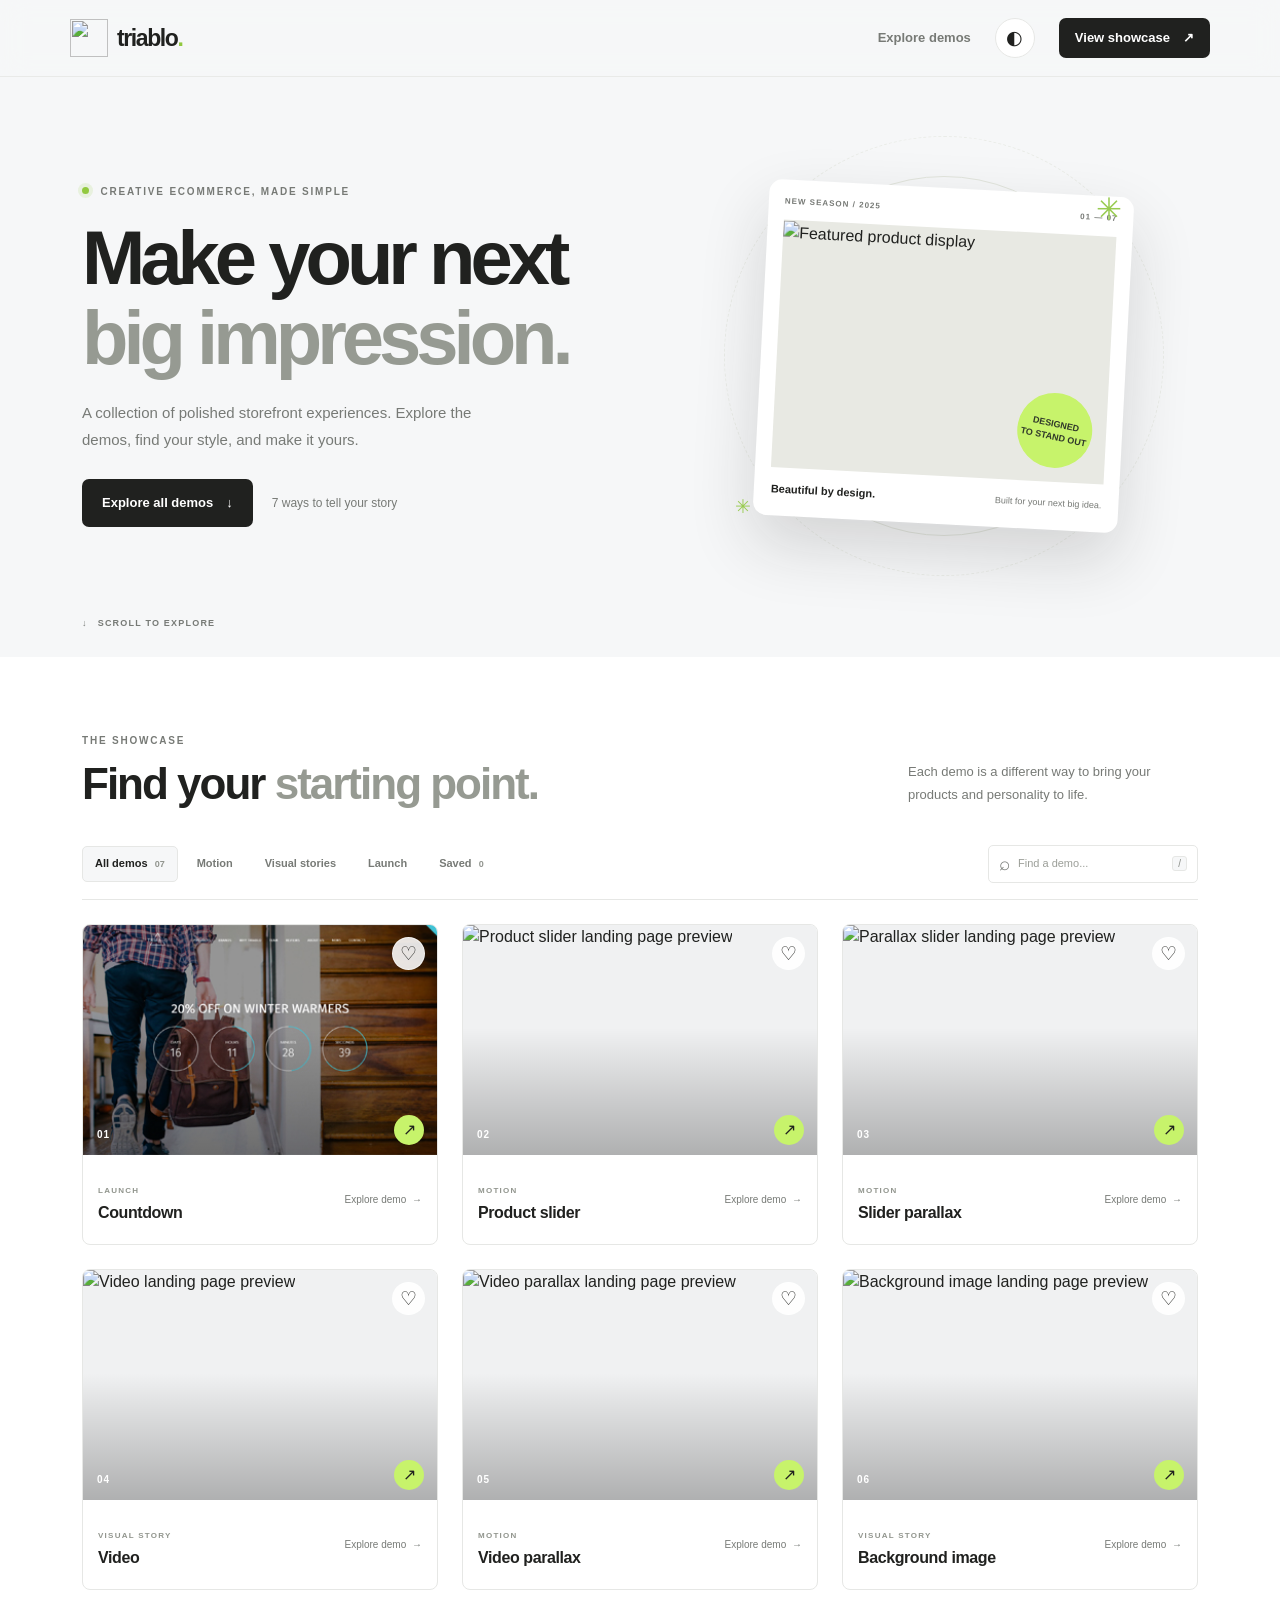
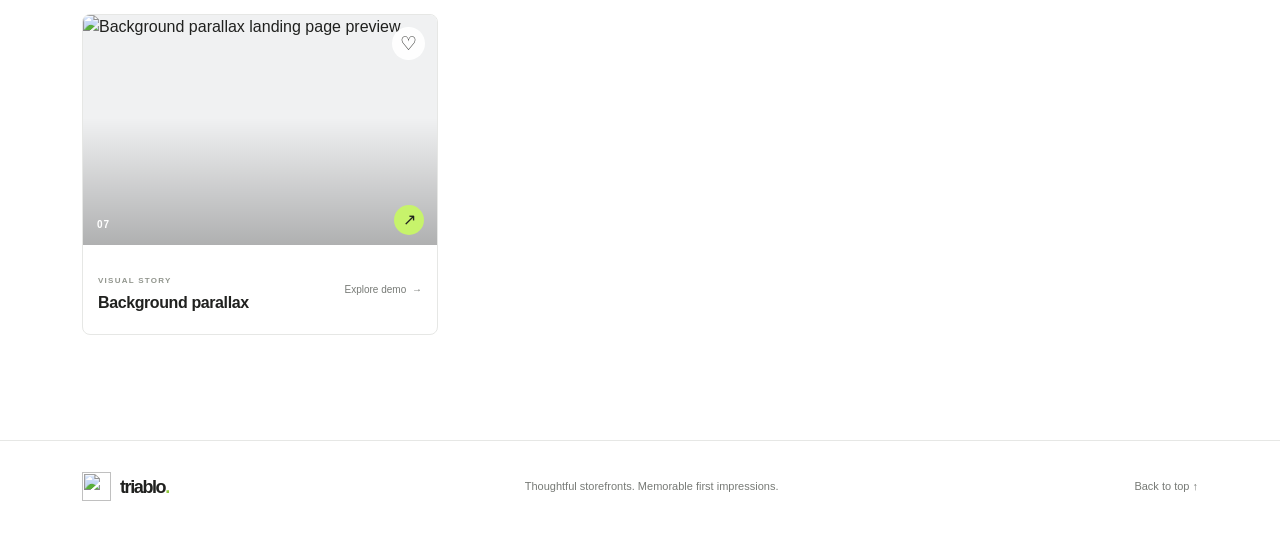
==== index.html @ c62f7b10 "Add files via upload" ====
<!doctype html>
<html lang="en">
<head>
  <meta charset="utf-8">
  <meta name="viewport" content="width=device-width, initial-scale=1">
  <meta name="theme-color" content="#f6f7f8">
  <meta name="description" content="Explore Triablo's responsive eCommerce landing page demos, from product sliders to immersive backgrounds.">
  <title>Triablo — eCommerce experiences, reimagined</title>
  <link rel="preconnect" href="https://cdn.jsdelivr.net">
  <link href="https://cdn.jsdelivr.net/npm/bootstrap@5.3.3/dist/css/bootstrap.min.css" rel="stylesheet">
  <link href="style.css" rel="stylesheet">
</head>
<body>
  <a class="skip-link" href="#main-content">Skip to content</a>
  <header class="site-header">
    <nav class="navbar container navbar-expand-lg" aria-label="Main navigation">
      <a class="brand" href="index.html" aria-label="Triablo home">
        <img src="images/triablo-logo.png" alt="" width="42" height="42">
        <span>triablo<span class="brand-period">.</span></span>
      </a>
      <div class="nav-actions ms-auto">
        <a class="nav-link d-none d-sm-inline-flex" href="#showcase">Explore demos</a>
        <button class="icon-button theme-toggle" type="button" aria-label="Switch to dark theme" title="Toggle theme">
          <span aria-hidden="true">◐</span>
        </button>
        <a class="button button-dark nav-cta" href="#showcase">View showcase <span aria-hidden="true">↗</span></a>
      </div>
    </nav>
  </header>

  <main id="main-content">
    <section class="hero container">
      <div class="hero-copy">
        <p class="eyebrow"><span class="status-dot"></span> CREATIVE ECOMMERCE, MADE SIMPLE</p>
        <h1>Make your next<br> <span>big impression.</span></h1>
        <p class="hero-description">A collection of polished storefront experiences. Explore the demos, find your style, and make it yours.</p>
        <div class="hero-actions">
          <a class="button button-dark" href="#showcase">Explore all demos <span aria-hidden="true">↓</span></a>
          <span class="hero-note">7 ways to tell your story</span>
        </div>
      </div>
      <div class="hero-art" aria-label="Triablo storefront preview">
        <div class="art-orbit orbit-one"></div>
        <div class="art-orbit orbit-two"></div>
        <div class="art-card">
          <div class="art-topline"><span>NEW SEASON / 2025</span><span>01 — 07</span></div>
          <div class="art-product">
            <img src="images/whyus-CD1.jpg" alt="Featured product display">
            <span class="art-sticker">DESIGNED<br>TO STAND OUT</span>
          </div>
          <div class="art-caption"><strong>Beautiful by design.</strong><span>Built for your next big idea.</span></div>
        </div>
        <span class="art-spark spark-one" aria-hidden="true">✳</span>
        <span class="art-spark spark-two" aria-hidden="true">✳</span>
      </div>
      <a class="scroll-cue" href="#showcase"><span aria-hidden="true">↓</span> SCROLL TO EXPLORE</a>
    </section>

    <section class="showcase-section" id="showcase">
      <div class="container">
        <div class="section-heading">
          <div>
            <p class="eyebrow">THE SHOWCASE</p>
            <h2>Find your <span>starting point.</span></h2>
          </div>
          <p class="section-description">Each demo is a different way to bring your products and personality to life.</p>
        </div>

        <div class="showcase-toolbar">
          <div class="filter-list" role="group" aria-label="Filter demos by category">
            <button class="filter-button is-active" type="button" data-filter="all" aria-pressed="true">All demos <span>07</span></button>
            <button class="filter-button" type="button" data-filter="motion" aria-pressed="false">Motion</button>
            <button class="filter-button" type="button" data-filter="visual" aria-pressed="false">Visual stories</button>
            <button class="filter-button" type="button" data-filter="launch" aria-pressed="false">Launch</button>
            <button class="filter-button favorites-filter" type="button" data-filter="favorites" aria-pressed="false">Saved <span class="saved-count">0</span></button>
          </div>
          <label class="search-box">
            <span class="visually-hidden">Search demos</span>
            <span aria-hidden="true">⌕</span>
            <input id="demo-search" type="search" placeholder="Find a demo..." autocomplete="off">
            <kbd>/</kbd>
          </label>
        </div>

        <div class="row g-4 demo-grid" id="demo-grid">
          <article class="col-12 col-sm-6 col-lg-4 demo-item" data-category="launch" data-search="countdown launch coming soon timer product preorder">
            <div class="demo-card">
              <a class="demo-link" href="colors.html?feature=countdown.html" aria-label="Explore Countdown demo">
                <div class="demo-image"><img src="countdown.jpg" alt="Countdown landing page preview" loading="lazy"><span class="demo-number">01</span><span class="demo-arrow" aria-hidden="true">↗</span></div>
                <div class="demo-info"><div><span class="demo-category">LAUNCH</span><h3>Countdown</h3></div><span class="demo-link-text">Explore demo <span aria-hidden="true">→</span></span></div>
              </a>
              <button class="save-button" type="button" aria-label="Save Countdown demo" aria-pressed="false">♡</button>
            </div>
          </article>
          <article class="col-12 col-sm-6 col-lg-4 demo-item" data-category="motion" data-search="slider product carousel motion">
            <div class="demo-card">
              <a class="demo-link" href="colors.html?feature=images/slider.html" aria-label="Explore Slider demo">
                <div class="demo-image"><img src="images/slider.jpg" alt="Product slider landing page preview" loading="lazy"><span class="demo-number">02</span><span class="demo-arrow" aria-hidden="true">↗</span></div>
                <div class="demo-info"><div><span class="demo-category">MOTION</span><h3>Product slider</h3></div><span class="demo-link-text">Explore demo <span aria-hidden="true">→</span></span></div>
              </a>
              <button class="save-button" type="button" aria-label="Save Product slider demo" aria-pressed="false">♡</button>
            </div>
          </article>
          <article class="col-12 col-sm-6 col-lg-4 demo-item" data-category="motion" data-search="slider parallax depth motion product">
            <div class="demo-card">
              <a class="demo-link" href="colors.html?feature=images/slider%20parallax.html" aria-label="Explore Slider parallax demo">
                <div class="demo-image"><img src="images/slider parallax.jpg" alt="Parallax slider landing page preview" loading="lazy"><span class="demo-number">03</span><span class="demo-arrow" aria-hidden="true">↗</span></div>
                <div class="demo-info"><div><span class="demo-category">MOTION</span><h3>Slider parallax</h3></div><span class="demo-link-text">Explore demo <span aria-hidden="true">→</span></span></div>
              </a>
              <button class="save-button" type="button" aria-label="Save Slider parallax demo" aria-pressed="false">♡</button>
            </div>
          </article>
          <article class="col-12 col-sm-6 col-lg-4 demo-item" data-category="visual" data-search="video film brand storytelling">
            <div class="demo-card">
              <a class="demo-link" href="colors.html?feature=images/vedio.html%23video" aria-label="Explore Video demo">
                <div class="demo-image"><img src="images/vedio.jpg" alt="Video landing page preview" loading="lazy"><span class="demo-number">04</span><span class="demo-arrow" aria-hidden="true">↗</span></div>
                <div class="demo-info"><div><span class="demo-category">VISUAL STORY</span><h3>Video</h3></div><span class="demo-link-text">Explore demo <span aria-hidden="true">→</span></span></div>
              </a>
              <button class="save-button" type="button" aria-label="Save Video demo" aria-pressed="false">♡</button>
            </div>
          </article>
          <article class="col-12 col-sm-6 col-lg-4 demo-item" data-category="motion" data-search="video parallax film motion immersive">
            <div class="demo-card">
              <a class="demo-link" href="colors.html?feature=images/video-parallax.html" aria-label="Explore Video parallax demo">
                <div class="demo-image"><img src="images/vedio paralax.jpg" alt="Video parallax landing page preview" loading="lazy"><span class="demo-number">05</span><span class="demo-arrow" aria-hidden="true">↗</span></div>
                <div class="demo-info"><div><span class="demo-category">MOTION</span><h3>Video parallax</h3></div><span class="demo-link-text">Explore demo <span aria-hidden="true">→</span></span></div>
              </a>
              <button class="save-button" type="button" aria-label="Save Video parallax demo" aria-pressed="false">♡</button>
            </div>
          </article>
          <article class="col-12 col-sm-6 col-lg-4 demo-item" data-category="visual" data-search="background image product photography visual">
            <div class="demo-card">
              <a class="demo-link" href="colors.html?feature=background%20image.html" aria-label="Explore Background image demo">
                <div class="demo-image"><img src="images/background image.jpg" alt="Background image landing page preview" loading="lazy"><span class="demo-number">06</span><span class="demo-arrow" aria-hidden="true">↗</span></div>
                <div class="demo-info"><div><span class="demo-category">VISUAL STORY</span><h3>Background image</h3></div><span class="demo-link-text">Explore demo <span aria-hidden="true">→</span></span></div>
              </a>
              <button class="save-button" type="button" aria-label="Save Background image demo" aria-pressed="false">♡</button>
            </div>
          </article>
          <article class="col-12 col-sm-6 col-lg-4 demo-item" data-category="visual" data-search="background image parallax depth immersive visual">
            <div class="demo-card">
              <a class="demo-link" href="colors.html?feature=background%20image%20parallax.html" aria-label="Explore Background parallax demo">
                <div class="demo-image"><img src="images/background image parallel .jpg" alt="Background parallax landing page preview" loading="lazy"><span class="demo-number">07</span><span class="demo-arrow" aria-hidden="true">↗</span></div>
                <div class="demo-info"><div><span class="demo-category">VISUAL STORY</span><h3>Background parallax</h3></div><span class="demo-link-text">Explore demo <span aria-hidden="true">→</span></span></div>
              </a>
              <button class="save-button" type="button" aria-label="Save Background parallax demo" aria-pressed="false">♡</button>
            </div>
          </article>
        </div>
        <p class="empty-state" id="empty-state" hidden>No demos match that search. Try another term or category.</p>
      </div>
    </section>
  </main>

  <footer class="site-footer">
    <div class="container footer-inner"><a class="brand" href="index.html"><img src="images/triablo-logo.png" alt="" width="32" height="32"><span>triablo<span class="brand-period">.</span></span></a><p>Thoughtful storefronts. Memorable first impressions.</p><a href="#main-content">Back to top ↑</a></div>
  </footer>
  <button class="back-to-top" type="button" aria-label="Back to top">↑</button>
  <script src="app.js" defer></script>
</body>
</html>
---- style.css ----
:root {
  color-scheme: light;
  --page: #f6f7f8;
  --surface: #fff;
  --surface-soft: #f0f1f2;
  --ink: #20211f;
  --muted: #777a76;
  --line: #e6e7e5;
  --accent: #c7f36b;
  --accent-ink: #40551d;
  --shadow: 0 16px 45px rgba(30, 34, 27, .08);
  --font-body: 'Segoe UI', Arial, sans-serif;
  --font-display: 'Segoe UI', Arial, sans-serif;
}

html { scroll-behavior: smooth; scroll-padding-top: 84px; }
body { margin: 0; background: var(--page); color: var(--ink); font-family: var(--font-body); -webkit-font-smoothing: antialiased; }
a { color: inherit; text-decoration: none; }
button, input { font: inherit; }
.skip-link { position: absolute; z-index: 20; top: 8px; left: 8px; padding: 10px 14px; transform: translateY(-150%); background: var(--ink); color: white; border-radius: 6px; }
.skip-link:focus { transform: translateY(0); }
.site-header { position: sticky; z-index: 10; top: 0; background: color-mix(in srgb, var(--page) 88%, transparent); border-bottom: 1px solid color-mix(in srgb, var(--line) 78%, transparent); backdrop-filter: blur(14px); }
.navbar { min-height: 76px; padding-top: 0; padding-bottom: 0; }
.brand { display: inline-flex; align-items: center; gap: 9px; color: var(--ink); font: 800 23px/1 var(--font-display); letter-spacing: -1.4px; }
.brand img { width: 38px; height: 38px; object-fit: contain; }
.brand-period { color: #91c83f; }
.nav-actions { display: flex; align-items: center; gap: 24px; }
.nav-link { color: var(--muted); font-size: 13px; font-weight: 600; }
.nav-link:hover, .site-footer a:hover { color: var(--ink); }
.button { display: inline-flex; min-height: 48px; align-items: center; justify-content: center; gap: 13px; padding: 0 19px; border: 1px solid transparent; border-radius: 7px; font-size: 13px; font-weight: 700; transition: transform .2s ease, background .2s ease; }
.button:hover { transform: translateY(-2px); }
.button-dark { color: #fff; background: var(--ink); }
.button-dark:hover { color: #fff; background: #383a36; }
.nav-cta { min-height: 40px; padding: 0 15px; }
.icon-button { width: 40px; height: 40px; display: inline-grid; place-items: center; border: 1px solid var(--line); border-radius: 50%; color: var(--ink); background: var(--surface); cursor: pointer; font-size: 19px; }

.hero { position: relative; min-height: 580px; display: grid; grid-template-columns: 1fr .9fr; align-items: center; gap: 42px; padding-top: 72px; padding-bottom: 95px; }
.hero-copy { position: relative; z-index: 1; max-width: 540px; }
.eyebrow { margin: 0 0 19px; color: var(--muted); font-size: 10px; font-weight: 700; letter-spacing: 1.8px; }
.status-dot { width: 7px; height: 7px; display: inline-block; margin: 0 7px 1px 0; border-radius: 50%; background: #92c93f; box-shadow: 0 0 0 4px rgba(146, 201, 63, .14); }
h1, h2, h3, p { margin-top: 0; }
.hero h1 { margin-bottom: 22px; font: 700 clamp(44px, 6.1vw, 76px)/1.04 var(--font-display); letter-spacing: -5px; }
.hero h1 span, .section-heading h2 span { color: #969a92; }
.hero-description { max-width: 415px; margin-bottom: 26px; color: var(--muted); font-size: 15px; line-height: 1.8; }
.hero-actions { display: flex; align-items: center; gap: 19px; }
.hero-note { color: var(--muted); font-size: 12px; }
.hero-art { position: relative; min-height: 390px; display: grid; place-items: center; }
.art-orbit { position: absolute; width: 360px; height: 360px; border: 1px solid #e2e5dd; border-radius: 50%; }
.orbit-two { width: 440px; height: 440px; border-style: dashed; opacity: .6; }
.art-card { position: relative; z-index: 1; width: min(100%, 365px); padding: 15px; transform: rotate(3deg); border: 1px solid rgba(255,255,255,.8); border-radius: 13px; background: var(--surface); box-shadow: 0 28px 65px rgba(32, 33, 31, .16); }
.art-topline { display: flex; justify-content: space-between; margin-bottom: 12px; color: var(--muted); font-size: 8px; font-weight: 700; letter-spacing: 1px; }
.art-product { position: relative; height: 248px; overflow: hidden; background: #e8e9e3; }
.art-product img { width: 100%; height: 100%; object-fit: cover; }
.art-sticker { position: absolute; right: 14px; bottom: 14px; display: grid; width: 75px; height: 75px; align-content: center; border-radius: 50%; background: var(--accent); color: #30382a; text-align: center; font-size: 9px; font-weight: 800; line-height: 1.35; transform: rotate(9deg); }
.art-caption { display: flex; align-items: center; justify-content: space-between; padding: 13px 1px 2px; font-size: 11px; }
.art-caption span { color: var(--muted); font-size: 9px; }
.art-spark { position: absolute; z-index: 2; color: #98cb50; font-size: 31px; }
.spark-one { top: 26px; right: 15%; }
.spark-two { bottom: 29px; left: 9%; font-size: 19px; }
.scroll-cue { position: absolute; bottom: 27px; left: 12px; display: flex; align-items: center; gap: 10px; color: var(--muted); font-size: 9px; font-weight: 700; letter-spacing: 1.2px; }

.showcase-section { padding: 76px 0 105px; background: var(--surface); }
.section-heading { display: flex; align-items: end; justify-content: space-between; gap: 35px; margin-bottom: 35px; }
.section-heading .eyebrow { margin-bottom: 11px; }
.section-heading h2 { margin-bottom: 0; font: 700 clamp(30px, 4vw, 44px)/1.15 var(--font-display); letter-spacing: -2px; }
.section-description { max-width: 290px; margin-bottom: 4px; color: var(--muted); font-size: 13px; line-height: 1.7; }
.showcase-toolbar { display: flex; align-items: center; justify-content: space-between; gap: 20px; margin-bottom: 24px; padding-bottom: 16px; border-bottom: 1px solid var(--line); }
.filter-list { display: flex; flex-wrap: wrap; gap: 6px; }
.filter-button { min-height: 36px; padding: 0 12px; border: 1px solid transparent; border-radius: 5px; color: var(--muted); background: transparent; font-size: 11px; font-weight: 600; cursor: pointer; transition: all .2s ease; }
.filter-button span { margin-left: 4px; color: #92958f; font-size: 9px; }
.filter-button:hover { color: var(--ink); background: var(--page); }
.filter-button.is-active { border-color: var(--line); color: var(--ink); background: var(--page); }
.search-box { width: 210px; height: 38px; display: flex; align-items: center; gap: 8px; padding: 0 10px; border: 1px solid var(--line); border-radius: 5px; color: var(--muted); }
.search-box > span { font-size: 19px; line-height: 1; }
.search-box input { width: 100%; min-width: 0; padding: 0; border: 0; outline: 0; color: var(--ink); background: transparent; font-size: 11px; }
.search-box input::placeholder { color: #9b9e98; }
.search-box kbd { padding: 1px 5px; border: 1px solid var(--line); border-radius: 3px; color: #8a8d87; background: var(--page); font: 10px var(--font-body); }
.demo-item { transition: opacity .2s ease, transform .2s ease; }
.demo-item[hidden] { display: none !important; }
.demo-card { position: relative; height: 100%; overflow: hidden; border: 1px solid var(--line); border-radius: 8px; background: var(--surface); transition: transform .25s ease, box-shadow .25s ease, border-color .25s ease; }
.demo-card:hover { transform: translateY(-5px); border-color: transparent; box-shadow: var(--shadow); }
.demo-link { display: block; }
.demo-image { position: relative; height: 230px; overflow: hidden; background: var(--surface-soft); }
.demo-image::after { position: absolute; inset: 45% 0 0; background: linear-gradient(transparent, rgba(0,0,0,.27)); content: ""; pointer-events: none; }
.demo-image img { width: 100%; height: 100%; object-fit: cover; transition: transform .55s cubic-bezier(.2,.75,.3,1); }
.demo-card:hover .demo-image img { transform: scale(1.045); }
.demo-number { position: absolute; z-index: 1; bottom: 13px; left: 14px; color: #fff; font-size: 10px; font-weight: 700; letter-spacing: 1px; }
.demo-arrow { position: absolute; z-index: 1; right: 13px; bottom: 10px; display: grid; width: 30px; height: 30px; place-items: center; border-radius: 50%; color: var(--ink); background: var(--accent); font-size: 16px; transition: transform .2s ease; }
.demo-card:hover .demo-arrow { transform: rotate(45deg); }
.demo-info { min-height: 89px; display: flex; align-items: center; justify-content: space-between; gap: 8px; padding: 14px 15px; }
.demo-category { color: #91958d; font-size: 8px; font-weight: 700; letter-spacing: 1.25px; }
.demo-info h3 { margin: 4px 0 0; font: 700 16px var(--font-display); letter-spacing: -.4px; }
.demo-link-text { color: var(--muted); font-size: 10px; white-space: nowrap; }
.demo-link-text span { margin-left: 3px; }
.save-button { position: absolute; z-index: 2; top: 12px; right: 12px; width: 33px; height: 33px; display: grid; place-items: center; border: 1px solid rgba(255,255,255,.6); border-radius: 50%; color: #292a27; background: rgba(255,255,255,.88); cursor: pointer; font-size: 19px; line-height: 1; transition: color .2s ease, background .2s ease, transform .2s ease; }
.save-button:hover { transform: scale(1.08); }
.save-button[aria-pressed="true"] { color: #fff; background: #242622; }
.empty-state { margin: 25px 0 0; padding: 30px; border: 1px dashed var(--line); border-radius: 8px; color: var(--muted); text-align: center; font-size: 13px; }
.site-footer { border-top: 1px solid var(--line); background: var(--surface); }
.footer-inner { min-height: 92px; display: flex; align-items: center; justify-content: space-between; gap: 18px; }
.footer-inner .brand { font-size: 18px; }
.footer-inner .brand img { width: 29px; height: 29px; }
.footer-inner p, .footer-inner > a:last-child { margin: 0; color: var(--muted); font-size: 11px; }
.back-to-top { position: fixed; z-index: 8; right: 22px; bottom: 22px; width: 42px; height: 42px; border: 0; border-radius: 50%; color: white; background: var(--ink); box-shadow: var(--shadow); cursor: pointer; opacity: 0; pointer-events: none; transform: translateY(8px); transition: opacity .2s ease, transform .2s ease; }
.back-to-top.is-visible { opacity: 1; pointer-events: auto; transform: translateY(0); }
.theme-dark { color-scheme: dark; --page: #171916; --surface: #20231f; --surface-soft: #292c27; --ink: #f1f2ee; --muted: #a5a89f; --line: #343831; --accent: #c7f36b; --accent-ink: #40551d; --shadow: 0 16px 45px rgba(0, 0, 0, .25); }
.theme-dark .hero h1 span, .theme-dark .section-heading h2 span { color: #afb4aa; }
.theme-dark .art-orbit { border-color: #353a32; }
.theme-dark .art-card { border-color: #353831; }
.theme-dark .art-topline, .theme-dark .art-caption, .theme-dark .art-caption span { color: #60645d; }
.theme-dark .search-box kbd { background: var(--surface-soft); }

@media (max-width: 767.98px) {
  .navbar { min-height: 66px; }
  .brand { font-size: 21px; }
  .brand img { width: 34px; height: 34px; }
  .nav-actions { gap: 12px; }
  .nav-cta { min-height: 38px; padding: 0 11px; font-size: 11px; }
  .hero { min-height: auto; grid-template-columns: 1fr; gap: 4px; padding-top: 64px; padding-bottom: 75px; }
  .hero-copy { max-width: 600px; }
  .hero h1 { font-size: clamp(49px, 11vw, 70px); letter-spacing: -3.8px; }
  .hero-art { min-height: 350px; margin-top: 5px; }
  .art-orbit { width: 290px; height: 290px; }
  .orbit-two { width: 350px; height: 350px; }
  .art-card { width: min(82%, 340px); }
  .art-product { height: 205px; }
  .scroll-cue { bottom: 21px; left: 13px; }
  .showcase-section { padding: 60px 0 75px; }
  .section-heading { display: block; }
  .section-description { margin-top: 14px; }
  .showcase-toolbar { align-items: stretch; flex-direction: column-reverse; }
  .search-box { width: 100%; }
  .filter-list { gap: 3px; }
  .filter-button { padding: 0 9px; font-size: 10px; }
  .demo-image { height: clamp(190px, 40vw, 240px); }
}
@media (max-width: 575.98px) {
  .hero { padding-top: 52px; }
  .hero h1 { letter-spacing: -3px; }
  .hero-description { font-size: 14px; }
  .hero-actions { align-items: flex-start; flex-direction: column; gap: 13px; }
  .hero-art { min-height: 315px; }
  .art-orbit { width: 255px; height: 255px; }
  .orbit-two { width: 310px; height: 310px; }
  .art-card { width: 84%; }
  .art-product { height: 185px; }
  .showcase-section { padding-top: 50px; }
  .filter-list { display: grid; grid-template-columns: repeat(3, max-content); }
  .filter-button { min-height: 34px; }
  .demo-image { height: 230px; }
  .footer-inner { min-height: 115px; align-items: flex-start; flex-wrap: wrap; justify-content: space-between; padding-top: 22px; padding-bottom: 20px; }
  .footer-inner p { order: 3; width: 100%; }
}
@media (prefers-reduced-motion: reduce) {
  *, *::before, *::after { scroll-behavior: auto !important; animation-duration: .01ms !important; animation-iteration-count: 1 !important; transition-duration: .01ms !important; }
}
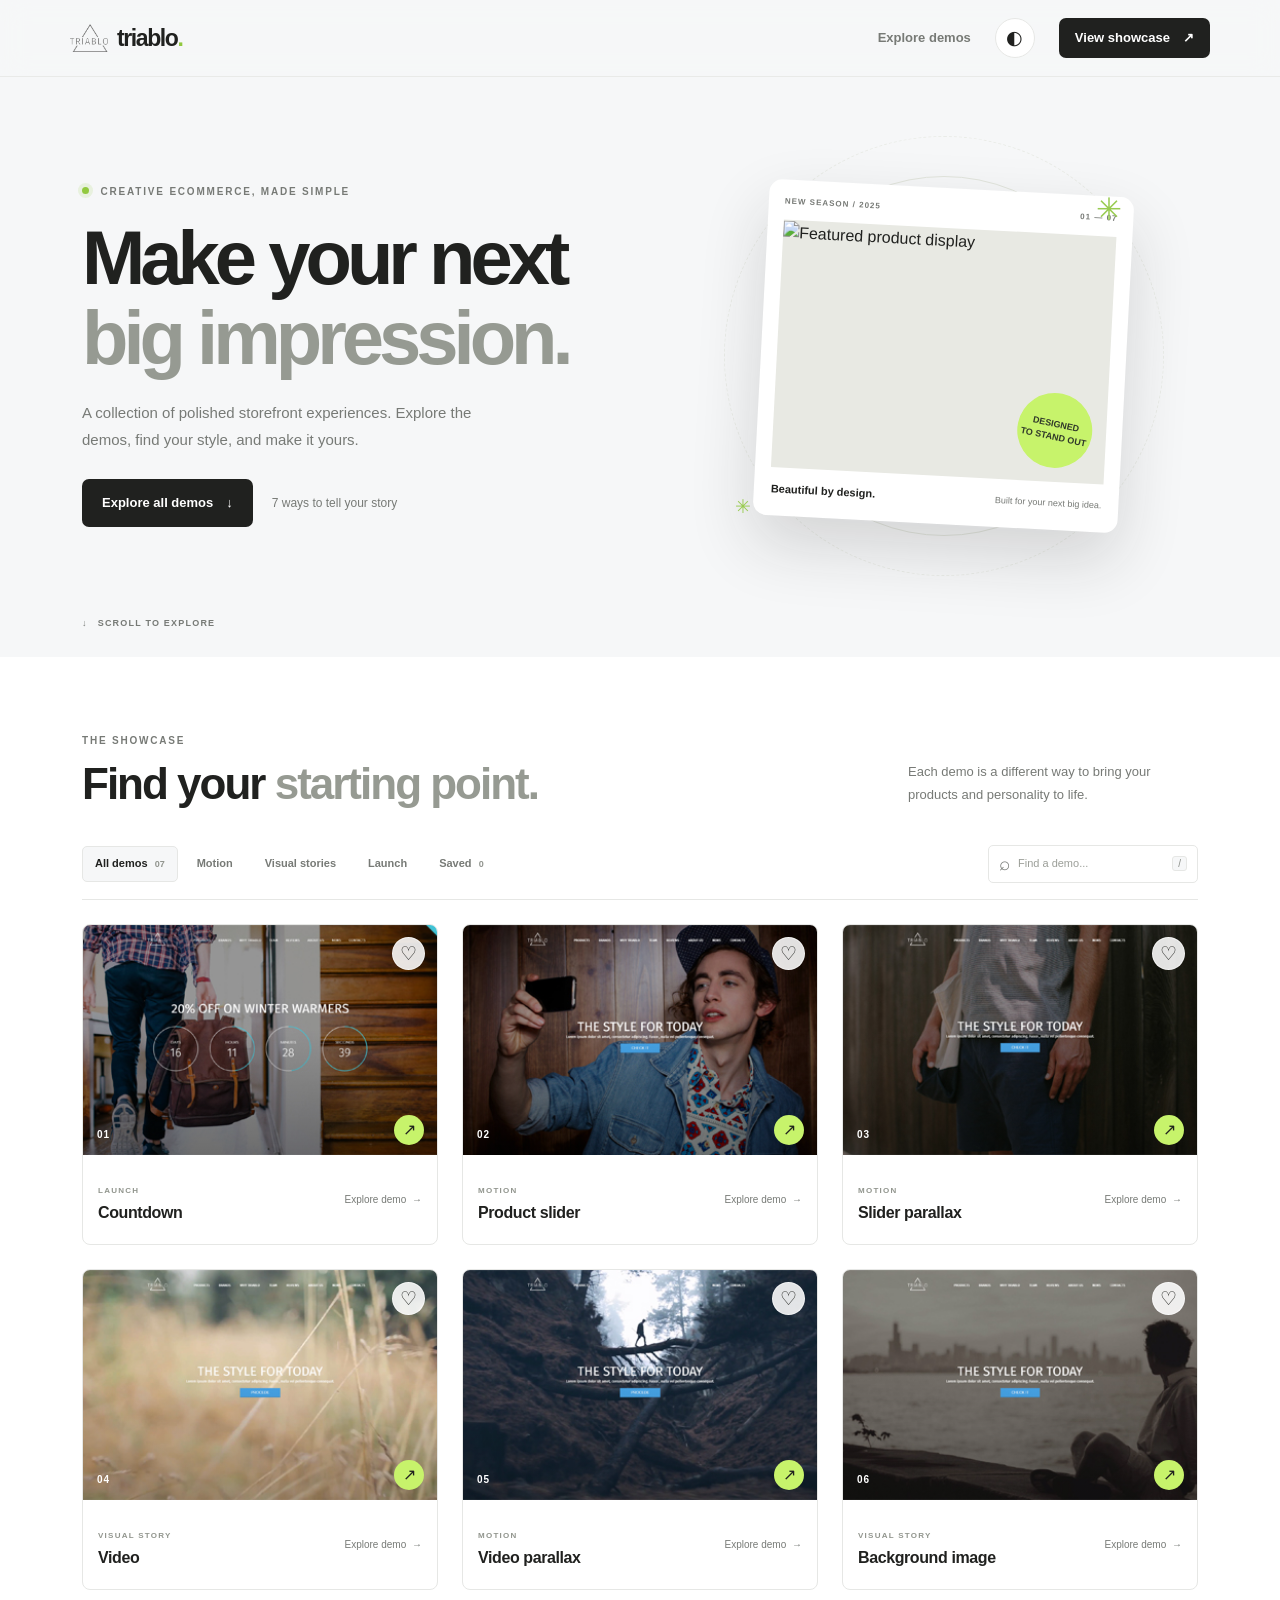
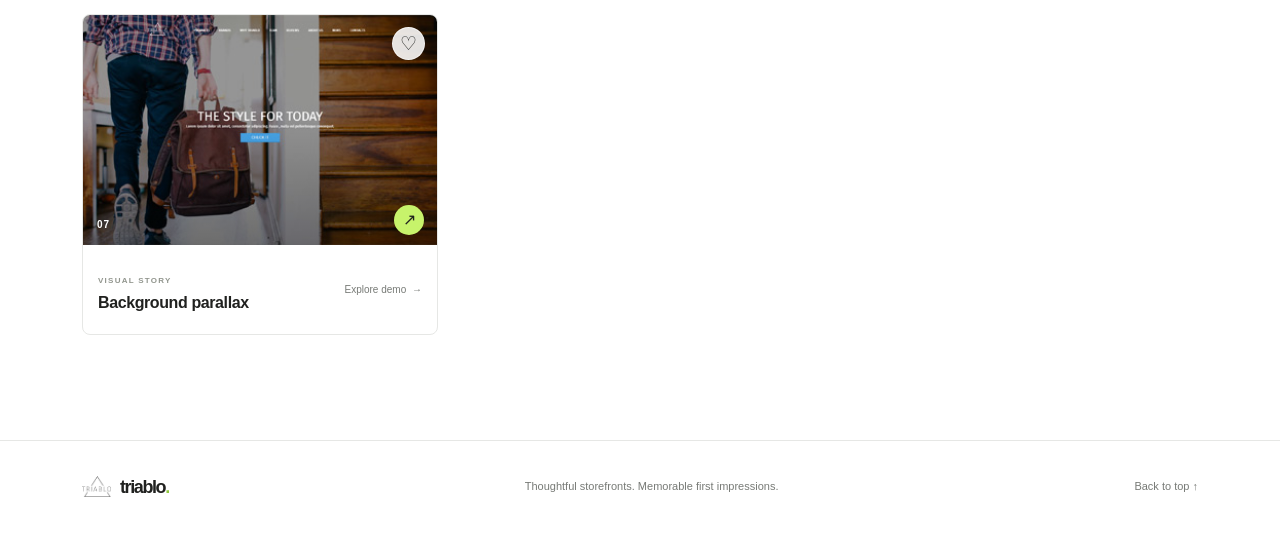
==== commit 5caaf3c5: "Update index.html" ====
--- a/index.html
+++ b/index.html
@@ -15,7 +15,7 @@
   <header class="site-header">
     <nav class="navbar container navbar-expand-lg" aria-label="Main navigation">
       <a class="brand" href="index.html" aria-label="Triablo home">
-        <img src="images/triablo-logo.png" alt="" width="42" height="42">
+        <img src="triablo logo.jpeg" alt="" width="42" height="42">
         <span>triablo<span class="brand-period">.</span></span>
       </a>
       <div class="nav-actions ms-auto">
@@ -94,8 +94,8 @@
           </article>
           <article class="col-12 col-sm-6 col-lg-4 demo-item" data-category="motion" data-search="slider product carousel motion">
             <div class="demo-card">
-              <a class="demo-link" href="colors.html?feature=images/slider.html" aria-label="Explore Slider demo">
-                <div class="demo-image"><img src="images/slider.jpg" alt="Product slider landing page preview" loading="lazy"><span class="demo-number">02</span><span class="demo-arrow" aria-hidden="true">↗</span></div>
+              <a class="demo-link" href="colors.html?feature=slider.html" aria-label="Explore Slider demo">
+                <div class="demo-image"><img src="slider.jpg" alt="Product slider landing page preview" loading="lazy"><span class="demo-number">02</span><span class="demo-arrow" aria-hidden="true">↗</span></div>
                 <div class="demo-info"><div><span class="demo-category">MOTION</span><h3>Product slider</h3></div><span class="demo-link-text">Explore demo <span aria-hidden="true">→</span></span></div>
               </a>
               <button class="save-button" type="button" aria-label="Save Product slider demo" aria-pressed="false">♡</button>
@@ -103,8 +103,8 @@
           </article>
           <article class="col-12 col-sm-6 col-lg-4 demo-item" data-category="motion" data-search="slider parallax depth motion product">
             <div class="demo-card">
-              <a class="demo-link" href="colors.html?feature=images/slider%20parallax.html" aria-label="Explore Slider parallax demo">
-                <div class="demo-image"><img src="images/slider parallax.jpg" alt="Parallax slider landing page preview" loading="lazy"><span class="demo-number">03</span><span class="demo-arrow" aria-hidden="true">↗</span></div>
+              <a class="demo-link" href="colors.html?feature=slider%20parallax.html" aria-label="Explore Slider parallax demo">
+                <div class="demo-image"><img src="slider parallax.jpg" alt="Parallax slider landing page preview" loading="lazy"><span class="demo-number">03</span><span class="demo-arrow" aria-hidden="true">↗</span></div>
                 <div class="demo-info"><div><span class="demo-category">MOTION</span><h3>Slider parallax</h3></div><span class="demo-link-text">Explore demo <span aria-hidden="true">→</span></span></div>
               </a>
               <button class="save-button" type="button" aria-label="Save Slider parallax demo" aria-pressed="false">♡</button>
@@ -112,8 +112,8 @@
           </article>
           <article class="col-12 col-sm-6 col-lg-4 demo-item" data-category="visual" data-search="video film brand storytelling">
             <div class="demo-card">
-              <a class="demo-link" href="colors.html?feature=images/vedio.html%23video" aria-label="Explore Video demo">
-                <div class="demo-image"><img src="images/vedio.jpg" alt="Video landing page preview" loading="lazy"><span class="demo-number">04</span><span class="demo-arrow" aria-hidden="true">↗</span></div>
+              <a class="demo-link" href="colors.html?feature=vedio.html%23video" aria-label="Explore Video demo">
+                <div class="demo-image"><img src="vedio.jpg" alt="Video landing page preview" loading="lazy"><span class="demo-number">04</span><span class="demo-arrow" aria-hidden="true">↗</span></div>
                 <div class="demo-info"><div><span class="demo-category">VISUAL STORY</span><h3>Video</h3></div><span class="demo-link-text">Explore demo <span aria-hidden="true">→</span></span></div>
               </a>
               <button class="save-button" type="button" aria-label="Save Video demo" aria-pressed="false">♡</button>
@@ -121,8 +121,8 @@
           </article>
           <article class="col-12 col-sm-6 col-lg-4 demo-item" data-category="motion" data-search="video parallax film motion immersive">
             <div class="demo-card">
-              <a class="demo-link" href="colors.html?feature=images/video-parallax.html" aria-label="Explore Video parallax demo">
-                <div class="demo-image"><img src="images/vedio paralax.jpg" alt="Video parallax landing page preview" loading="lazy"><span class="demo-number">05</span><span class="demo-arrow" aria-hidden="true">↗</span></div>
+              <a class="demo-link" href="colors.html?feature=video-parallax.html" aria-label="Explore Video parallax demo">
+                <div class="demo-image"><img src="vedio paralax.jpg" alt="Video parallax landing page preview" loading="lazy"><span class="demo-number">05</span><span class="demo-arrow" aria-hidden="true">↗</span></div>
                 <div class="demo-info"><div><span class="demo-category">MOTION</span><h3>Video parallax</h3></div><span class="demo-link-text">Explore demo <span aria-hidden="true">→</span></span></div>
               </a>
               <button class="save-button" type="button" aria-label="Save Video parallax demo" aria-pressed="false">♡</button>
@@ -131,7 +131,7 @@
           <article class="col-12 col-sm-6 col-lg-4 demo-item" data-category="visual" data-search="background image product photography visual">
             <div class="demo-card">
               <a class="demo-link" href="colors.html?feature=background%20image.html" aria-label="Explore Background image demo">
-                <div class="demo-image"><img src="images/background image.jpg" alt="Background image landing page preview" loading="lazy"><span class="demo-number">06</span><span class="demo-arrow" aria-hidden="true">↗</span></div>
+                <div class="demo-image"><img src="background image.jpg" alt="Background image landing page preview" loading="lazy"><span class="demo-number">06</span><span class="demo-arrow" aria-hidden="true">↗</span></div>
                 <div class="demo-info"><div><span class="demo-category">VISUAL STORY</span><h3>Background image</h3></div><span class="demo-link-text">Explore demo <span aria-hidden="true">→</span></span></div>
               </a>
               <button class="save-button" type="button" aria-label="Save Background image demo" aria-pressed="false">♡</button>
@@ -140,7 +140,7 @@
           <article class="col-12 col-sm-6 col-lg-4 demo-item" data-category="visual" data-search="background image parallax depth immersive visual">
             <div class="demo-card">
               <a class="demo-link" href="colors.html?feature=background%20image%20parallax.html" aria-label="Explore Background parallax demo">
-                <div class="demo-image"><img src="images/background image parallel .jpg" alt="Background parallax landing page preview" loading="lazy"><span class="demo-number">07</span><span class="demo-arrow" aria-hidden="true">↗</span></div>
+                <div class="demo-image"><img src="background image parallel .jpg" alt="Background parallax landing page preview" loading="lazy"><span class="demo-number">07</span><span class="demo-arrow" aria-hidden="true">↗</span></div>
                 <div class="demo-info"><div><span class="demo-category">VISUAL STORY</span><h3>Background parallax</h3></div><span class="demo-link-text">Explore demo <span aria-hidden="true">→</span></span></div>
               </a>
               <button class="save-button" type="button" aria-label="Save Background parallax demo" aria-pressed="false">♡</button>
@@ -153,7 +153,7 @@
   </main>
 
   <footer class="site-footer">
-    <div class="container footer-inner"><a class="brand" href="index.html"><img src="images/triablo-logo.png" alt="" width="32" height="32"><span>triablo<span class="brand-period">.</span></span></a><p>Thoughtful storefronts. Memorable first impressions.</p><a href="#main-content">Back to top ↑</a></div>
+    <div class="container footer-inner"><a class="brand" href="index.html"><img src="triablo-logo.png" alt="" width="32" height="32"><span>triablo<span class="brand-period">.</span></span></a><p>Thoughtful storefronts. Memorable first impressions.</p><a href="#main-content">Back to top ↑</a></div>
   </footer>
   <button class="back-to-top" type="button" aria-label="Back to top">↑</button>
   <script src="app.js" defer></script>
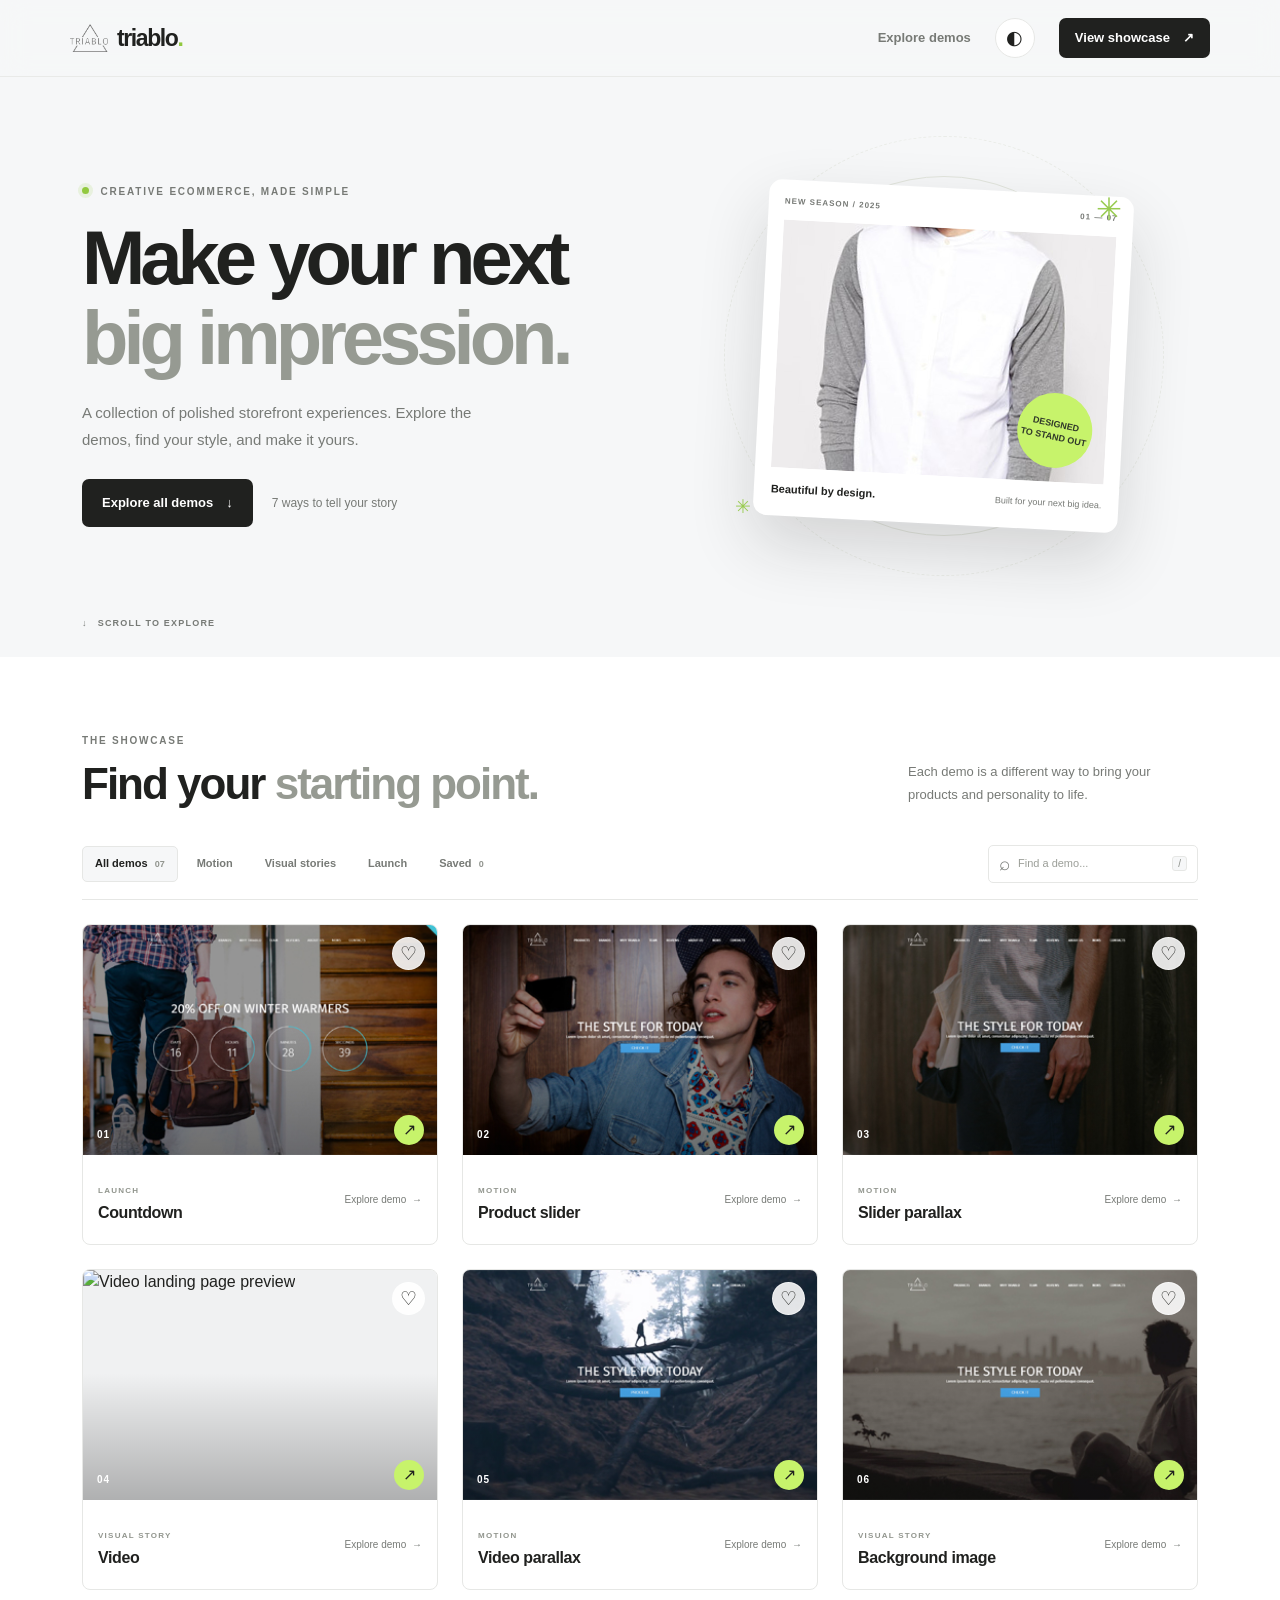
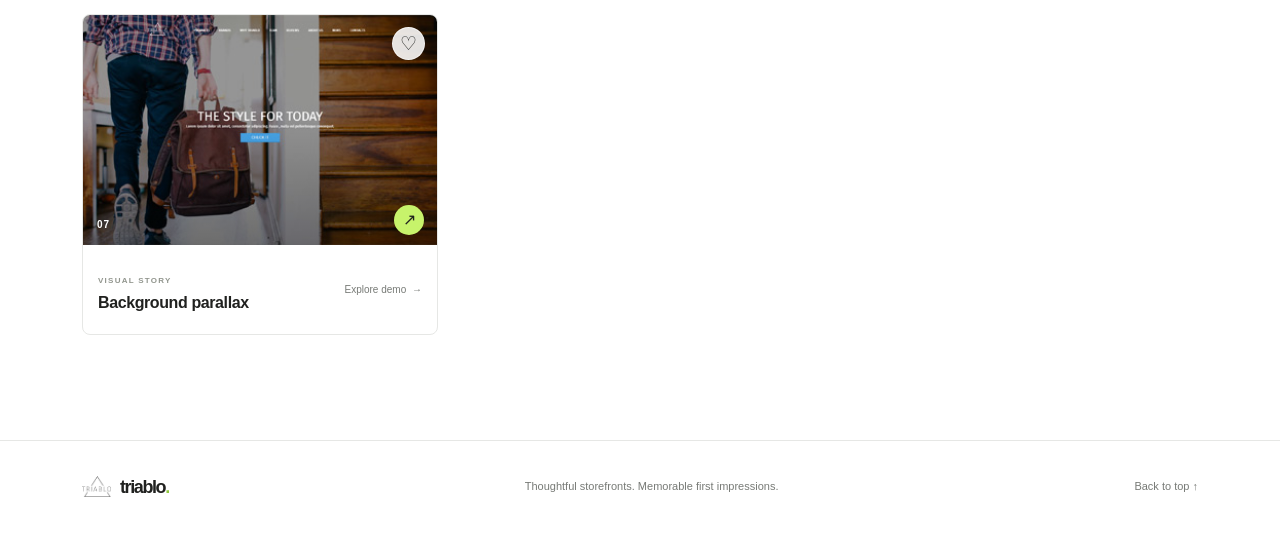
==== commit 97ef9332: "Update index.html" ====
--- a/index.html
+++ b/index.html
@@ -1,15 +1,18 @@
 <!doctype html>
 <html lang="en">
+
 <head>
   <meta charset="utf-8">
   <meta name="viewport" content="width=device-width, initial-scale=1">
   <meta name="theme-color" content="#f6f7f8">
-  <meta name="description" content="Explore Triablo's responsive eCommerce landing page demos, from product sliders to immersive backgrounds.">
+  <meta name="description"
+    content="Explore Triablo's responsive eCommerce landing page demos, from product sliders to immersive backgrounds.">
   <title>Triablo — eCommerce experiences, reimagined</title>
   <link rel="preconnect" href="https://cdn.jsdelivr.net">
   <link href="https://cdn.jsdelivr.net/npm/bootstrap@5.3.3/dist/css/bootstrap.min.css" rel="stylesheet">
   <link href="style.css" rel="stylesheet">
 </head>
+
 <body>
   <a class="skip-link" href="#main-content">Skip to content</a>
   <header class="site-header">
@@ -33,7 +36,8 @@
       <div class="hero-copy">
         <p class="eyebrow"><span class="status-dot"></span> CREATIVE ECOMMERCE, MADE SIMPLE</p>
         <h1>Make your next<br> <span>big impression.</span></h1>
-        <p class="hero-description">A collection of polished storefront experiences. Explore the demos, find your style, and make it yours.</p>
+        <p class="hero-description">A collection of polished storefront experiences. Explore the demos, find your style,
+          and make it yours.</p>
         <div class="hero-actions">
           <a class="button button-dark" href="#showcase">Explore all demos <span aria-hidden="true">↓</span></a>
           <span class="hero-note">7 ways to tell your story</span>
@@ -45,7 +49,7 @@
         <div class="art-card">
           <div class="art-topline"><span>NEW SEASON / 2025</span><span>01 — 07</span></div>
           <div class="art-product">
-            <img src="images/whyus-CD1.jpg" alt="Featured product display">
+            <img src="whyus-CD1.jpg" alt="Featured product display">
             <span class="art-sticker">DESIGNED<br>TO STAND OUT</span>
           </div>
           <div class="art-caption"><strong>Beautiful by design.</strong><span>Built for your next big idea.</span></div>
@@ -63,16 +67,20 @@
             <p class="eyebrow">THE SHOWCASE</p>
             <h2>Find your <span>starting point.</span></h2>
           </div>
-          <p class="section-description">Each demo is a different way to bring your products and personality to life.</p>
+          <p class="section-description">Each demo is a different way to bring your products and personality to life.
+          </p>
         </div>
 
         <div class="showcase-toolbar">
           <div class="filter-list" role="group" aria-label="Filter demos by category">
-            <button class="filter-button is-active" type="button" data-filter="all" aria-pressed="true">All demos <span>07</span></button>
+            <button class="filter-button is-active" type="button" data-filter="all" aria-pressed="true">All demos
+              <span>07</span></button>
             <button class="filter-button" type="button" data-filter="motion" aria-pressed="false">Motion</button>
-            <button class="filter-button" type="button" data-filter="visual" aria-pressed="false">Visual stories</button>
+            <button class="filter-button" type="button" data-filter="visual" aria-pressed="false">Visual
+              stories</button>
             <button class="filter-button" type="button" data-filter="launch" aria-pressed="false">Launch</button>
-            <button class="filter-button favorites-filter" type="button" data-filter="favorites" aria-pressed="false">Saved <span class="saved-count">0</span></button>
+            <button class="filter-button favorites-filter" type="button" data-filter="favorites"
+              aria-pressed="false">Saved <span class="saved-count">0</span></button>
           </div>
           <label class="search-box">
             <span class="visually-hidden">Search demos</span>
@@ -83,67 +91,124 @@
         </div>
 
         <div class="row g-4 demo-grid" id="demo-grid">
-          <article class="col-12 col-sm-6 col-lg-4 demo-item" data-category="launch" data-search="countdown launch coming soon timer product preorder">
+          <article class="col-12 col-sm-6 col-lg-4 demo-item" data-category="launch"
+            data-search="countdown launch coming soon timer product preorder">
             <div class="demo-card">
               <a class="demo-link" href="colors.html?feature=countdown.html" aria-label="Explore Countdown demo">
-                <div class="demo-image"><img src="countdown.jpg" alt="Countdown landing page preview" loading="lazy"><span class="demo-number">01</span><span class="demo-arrow" aria-hidden="true">↗</span></div>
-                <div class="demo-info"><div><span class="demo-category">LAUNCH</span><h3>Countdown</h3></div><span class="demo-link-text">Explore demo <span aria-hidden="true">→</span></span></div>
+                <div class="demo-image"><img src="countdown.jpg" alt="Countdown landing page preview"
+                    loading="lazy"><span class="demo-number">01</span><span class="demo-arrow"
+                    aria-hidden="true">↗</span></div>
+                <div class="demo-info">
+                  <div><span class="demo-category">LAUNCH</span>
+                    <h3>Countdown</h3>
+                  </div><span class="demo-link-text">Explore demo <span aria-hidden="true">→</span></span>
+                </div>
               </a>
               <button class="save-button" type="button" aria-label="Save Countdown demo" aria-pressed="false">♡</button>
             </div>
           </article>
-          <article class="col-12 col-sm-6 col-lg-4 demo-item" data-category="motion" data-search="slider product carousel motion">
+          <article class="col-12 col-sm-6 col-lg-4 demo-item" data-category="motion"
+            data-search="slider product carousel motion">
             <div class="demo-card">
               <a class="demo-link" href="colors.html?feature=slider.html" aria-label="Explore Slider demo">
-                <div class="demo-image"><img src="slider.jpg" alt="Product slider landing page preview" loading="lazy"><span class="demo-number">02</span><span class="demo-arrow" aria-hidden="true">↗</span></div>
-                <div class="demo-info"><div><span class="demo-category">MOTION</span><h3>Product slider</h3></div><span class="demo-link-text">Explore demo <span aria-hidden="true">→</span></span></div>
-              </a>
-              <button class="save-button" type="button" aria-label="Save Product slider demo" aria-pressed="false">♡</button>
-            </div>
-          </article>
-          <article class="col-12 col-sm-6 col-lg-4 demo-item" data-category="motion" data-search="slider parallax depth motion product">
-            <div class="demo-card">
-              <a class="demo-link" href="colors.html?feature=slider%20parallax.html" aria-label="Explore Slider parallax demo">
-                <div class="demo-image"><img src="slider parallax.jpg" alt="Parallax slider landing page preview" loading="lazy"><span class="demo-number">03</span><span class="demo-arrow" aria-hidden="true">↗</span></div>
-                <div class="demo-info"><div><span class="demo-category">MOTION</span><h3>Slider parallax</h3></div><span class="demo-link-text">Explore demo <span aria-hidden="true">→</span></span></div>
-              </a>
-              <button class="save-button" type="button" aria-label="Save Slider parallax demo" aria-pressed="false">♡</button>
-            </div>
-          </article>
-          <article class="col-12 col-sm-6 col-lg-4 demo-item" data-category="visual" data-search="video film brand storytelling">
+                <div class="demo-image"><img src="slider.jpg" alt="Product slider landing page preview"
+                    loading="lazy"><span class="demo-number">02</span><span class="demo-arrow"
+                    aria-hidden="true">↗</span></div>
+                <div class="demo-info">
+                  <div><span class="demo-category">MOTION</span>
+                    <h3>Product slider</h3>
+                  </div><span class="demo-link-text">Explore demo <span aria-hidden="true">→</span></span>
+                </div>
+              </a>
+              <button class="save-button" type="button" aria-label="Save Product slider demo"
+                aria-pressed="false">♡</button>
+            </div>
+          </article>
+          <article class="col-12 col-sm-6 col-lg-4 demo-item" data-category="motion"
+            data-search="slider parallax depth motion product">
+            <div class="demo-card">
+              <a class="demo-link" href="colors.html?feature= slider%20parallax.html"
+                aria-label="Explore Slider parallax demo">
+                <div class="demo-image"><img src="slider parallax.jpg" alt="Parallax slider landing page preview"
+                    loading="lazy"><span class="demo-number">03</span><span class="demo-arrow"
+                    aria-hidden="true">↗</span></div>
+                <div class="demo-info">
+                  <div><span class="demo-category">MOTION</span>
+                    <h3>Slider parallax</h3>
+                  </div><span class="demo-link-text">Explore demo <span aria-hidden="true">→</span></span>
+                </div>
+              </a>
+              <button class="save-button" type="button" aria-label="Save Slider parallax demo"
+                aria-pressed="false">♡</button>
+            </div>
+          </article>
+          <article class="col-12 col-sm-6 col-lg-4 demo-item" data-category="visual"
+            data-search="video film brand storytelling">
             <div class="demo-card">
               <a class="demo-link" href="colors.html?feature=vedio.html%23video" aria-label="Explore Video demo">
-                <div class="demo-image"><img src="vedio.jpg" alt="Video landing page preview" loading="lazy"><span class="demo-number">04</span><span class="demo-arrow" aria-hidden="true">↗</span></div>
-                <div class="demo-info"><div><span class="demo-category">VISUAL STORY</span><h3>Video</h3></div><span class="demo-link-text">Explore demo <span aria-hidden="true">→</span></span></div>
+                <div class="demo-image"><img src="video.jpg" alt="Video landing page preview" loading="lazy"><span
+                    class="demo-number">04</span><span class="demo-arrow" aria-hidden="true">↗</span></div>
+                <div class="demo-info">
+                  <div><span class="demo-category">VISUAL STORY</span>
+                    <h3>Video</h3>
+                  </div><span class="demo-link-text">Explore demo <span aria-hidden="true">→</span></span>
+                </div>
               </a>
               <button class="save-button" type="button" aria-label="Save Video demo" aria-pressed="false">♡</button>
             </div>
           </article>
-          <article class="col-12 col-sm-6 col-lg-4 demo-item" data-category="motion" data-search="video parallax film motion immersive">
-            <div class="demo-card">
-              <a class="demo-link" href="colors.html?feature=video-parallax.html" aria-label="Explore Video parallax demo">
-                <div class="demo-image"><img src="vedio paralax.jpg" alt="Video parallax landing page preview" loading="lazy"><span class="demo-number">05</span><span class="demo-arrow" aria-hidden="true">↗</span></div>
-                <div class="demo-info"><div><span class="demo-category">MOTION</span><h3>Video parallax</h3></div><span class="demo-link-text">Explore demo <span aria-hidden="true">→</span></span></div>
-              </a>
-              <button class="save-button" type="button" aria-label="Save Video parallax demo" aria-pressed="false">♡</button>
-            </div>
-          </article>
-          <article class="col-12 col-sm-6 col-lg-4 demo-item" data-category="visual" data-search="background image product photography visual">
-            <div class="demo-card">
-              <a class="demo-link" href="colors.html?feature=background%20image.html" aria-label="Explore Background image demo">
-                <div class="demo-image"><img src="background image.jpg" alt="Background image landing page preview" loading="lazy"><span class="demo-number">06</span><span class="demo-arrow" aria-hidden="true">↗</span></div>
-                <div class="demo-info"><div><span class="demo-category">VISUAL STORY</span><h3>Background image</h3></div><span class="demo-link-text">Explore demo <span aria-hidden="true">→</span></span></div>
-              </a>
-              <button class="save-button" type="button" aria-label="Save Background image demo" aria-pressed="false">♡</button>
-            </div>
-          </article>
-          <article class="col-12 col-sm-6 col-lg-4 demo-item" data-category="visual" data-search="background image parallax depth immersive visual">
-            <div class="demo-card">
-              <a class="demo-link" href="colors.html?feature=background%20image%20parallax.html" aria-label="Explore Background parallax demo">
-                <div class="demo-image"><img src="background image parallel .jpg" alt="Background parallax landing page preview" loading="lazy"><span class="demo-number">07</span><span class="demo-arrow" aria-hidden="true">↗</span></div>
-                <div class="demo-info"><div><span class="demo-category">VISUAL STORY</span><h3>Background parallax</h3></div><span class="demo-link-text">Explore demo <span aria-hidden="true">→</span></span></div>
-              </a>
-              <button class="save-button" type="button" aria-label="Save Background parallax demo" aria-pressed="false">♡</button>
+          <article class="col-12 col-sm-6 col-lg-4 demo-item" data-category="motion"
+            data-search="video parallax film motion immersive">
+            <div class="demo-card">
+              <a class="demo-link" href="colors.html?feature=images/video-parallax.html"
+                aria-label="Explore Video parallax demo">
+                <div class="demo-image"><img src="vedio paralax.jpg" alt="Video parallax landing page preview"
+                    loading="lazy"><span class="demo-number">05</span><span class="demo-arrow"
+                    aria-hidden="true">↗</span></div>
+                <div class="demo-info">
+                  <div><span class="demo-category">MOTION</span>
+                    <h3>Video parallax</h3>
+                  </div><span class="demo-link-text">Explore demo <span aria-hidden="true">→</span></span>
+                </div>
+              </a>
+              <button class="save-button" type="button" aria-label="Save Video parallax demo"
+                aria-pressed="false">♡</button>
+            </div>
+          </article>
+          <article class="col-12 col-sm-6 col-lg-4 demo-item" data-category="visual"
+            data-search="background image product photography visual">
+            <div class="demo-card">
+              <a class="demo-link" href="colors.html?feature=background%20image.html"
+                aria-label="Explore Background image demo">
+                <div class="demo-image"><img src="background image.jpg" alt="Background image landing page preview"
+                    loading="lazy"><span class="demo-number">06</span><span class="demo-arrow"
+                    aria-hidden="true">↗</span></div>
+                <div class="demo-info">
+                  <div><span class="demo-category">VISUAL STORY</span>
+                    <h3>Background image</h3>
+                  </div><span class="demo-link-text">Explore demo <span aria-hidden="true">→</span></span>
+                </div>
+              </a>
+              <button class="save-button" type="button" aria-label="Save Background image demo"
+                aria-pressed="false">♡</button>
+            </div>
+          </article>
+          <article class="col-12 col-sm-6 col-lg-4 demo-item" data-category="visual"
+            data-search="background image parallax depth immersive visual">
+            <div class="demo-card">
+              <a class="demo-link" href="colors.html?feature=background%20image%20parallax.html"
+                aria-label="Explore Background parallax demo">
+                <div class="demo-image"><img src="background image parallel .jpg"
+                    alt="Background parallax landing page preview" loading="lazy"><span
+                    class="demo-number">07</span><span class="demo-arrow" aria-hidden="true">↗</span></div>
+                <div class="demo-info">
+                  <div><span class="demo-category">VISUAL STORY</span>
+                    <h3>Background parallax</h3>
+                  </div><span class="demo-link-text">Explore demo <span aria-hidden="true">→</span></span>
+                </div>
+              </a>
+              <button class="save-button" type="button" aria-label="Save Background parallax demo"
+                aria-pressed="false">♡</button>
             </div>
           </article>
         </div>
@@ -153,9 +218,13 @@
   </main>
 
   <footer class="site-footer">
-    <div class="container footer-inner"><a class="brand" href="index.html"><img src="triablo-logo.png" alt="" width="32" height="32"><span>triablo<span class="brand-period">.</span></span></a><p>Thoughtful storefronts. Memorable first impressions.</p><a href="#main-content">Back to top ↑</a></div>
+    <div class="container footer-inner"><a class="brand" href="index.html"><img src="triablo-logo.png" alt="" width="32"
+          height="32"><span>triablo<span class="brand-period">.</span></span></a>
+      <p>Thoughtful storefronts. Memorable first impressions.</p><a href="#main-content">Back to top ↑</a>
+    </div>
   </footer>
   <button class="back-to-top" type="button" aria-label="Back to top">↑</button>
   <script src="app.js" defer></script>
 </body>
+
 </html>
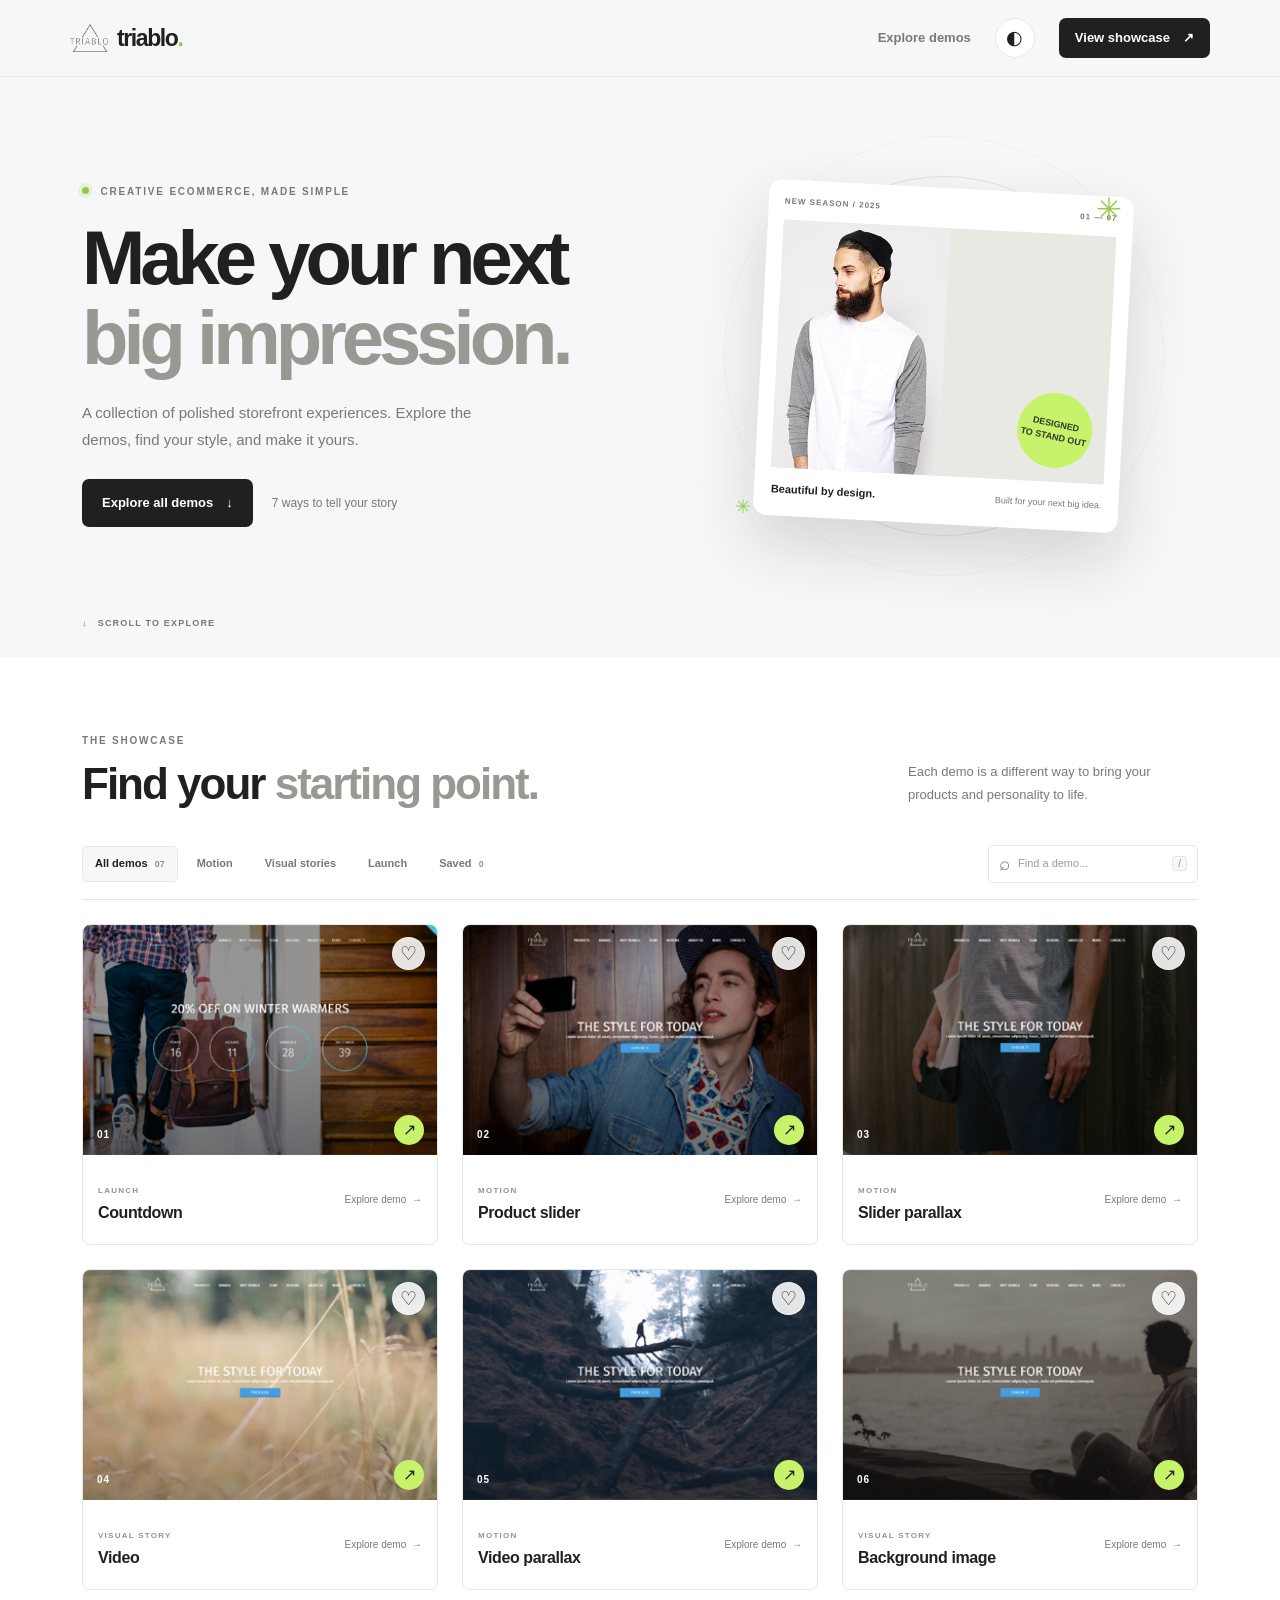
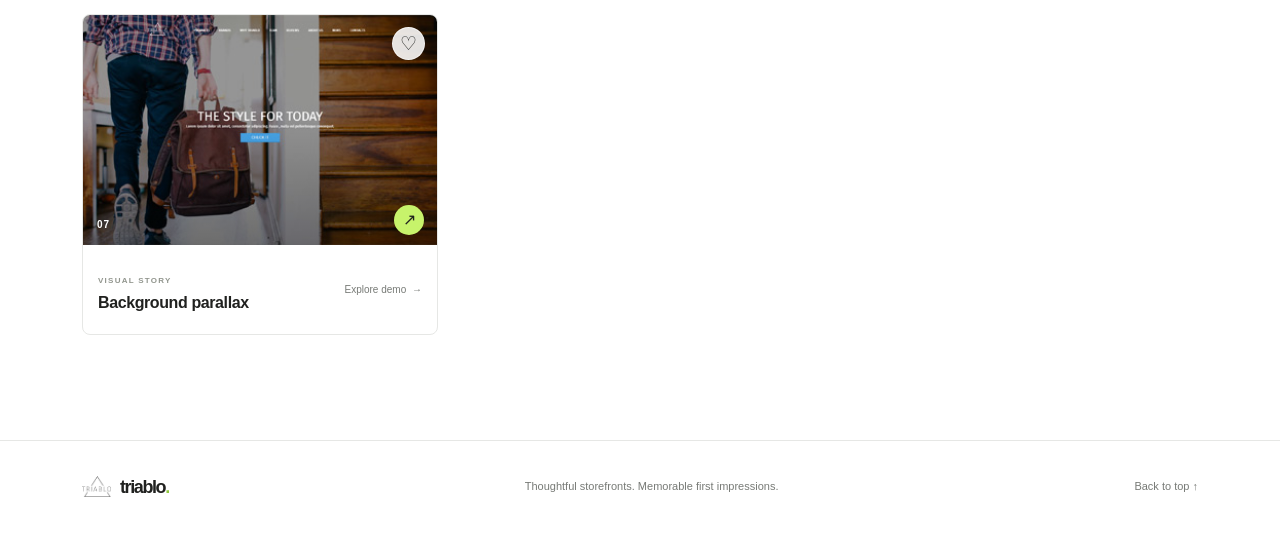
==== commit f0f1e7c3: "Update index.html" ====
--- a/index.html
+++ b/index.html
@@ -146,7 +146,7 @@
             data-search="video film brand storytelling">
             <div class="demo-card">
               <a class="demo-link" href="colors.html?feature=vedio.html%23video" aria-label="Explore Video demo">
-                <div class="demo-image"><img src="video.jpg" alt="Video landing page preview" loading="lazy"><span
+                <div class="demo-image"><img src="vedio.jpg" alt="Video landing page preview" loading="lazy"><span
                     class="demo-number">04</span><span class="demo-arrow" aria-hidden="true">↗</span></div>
                 <div class="demo-info">
                   <div><span class="demo-category">VISUAL STORY</span>
--- a/style.css
+++ b/style.css
@@ -13,144 +13,880 @@
   --font-display: 'Segoe UI', Arial, sans-serif;
 }
 
-html { scroll-behavior: smooth; scroll-padding-top: 84px; }
-body { margin: 0; background: var(--page); color: var(--ink); font-family: var(--font-body); -webkit-font-smoothing: antialiased; }
-a { color: inherit; text-decoration: none; }
-button, input { font: inherit; }
-.skip-link { position: absolute; z-index: 20; top: 8px; left: 8px; padding: 10px 14px; transform: translateY(-150%); background: var(--ink); color: white; border-radius: 6px; }
-.skip-link:focus { transform: translateY(0); }
-.site-header { position: sticky; z-index: 10; top: 0; background: color-mix(in srgb, var(--page) 88%, transparent); border-bottom: 1px solid color-mix(in srgb, var(--line) 78%, transparent); backdrop-filter: blur(14px); }
-.navbar { min-height: 76px; padding-top: 0; padding-bottom: 0; }
-.brand { display: inline-flex; align-items: center; gap: 9px; color: var(--ink); font: 800 23px/1 var(--font-display); letter-spacing: -1.4px; }
-.brand img { width: 38px; height: 38px; object-fit: contain; }
-.brand-period { color: #91c83f; }
-.nav-actions { display: flex; align-items: center; gap: 24px; }
-.nav-link { color: var(--muted); font-size: 13px; font-weight: 600; }
-.nav-link:hover, .site-footer a:hover { color: var(--ink); }
-.button { display: inline-flex; min-height: 48px; align-items: center; justify-content: center; gap: 13px; padding: 0 19px; border: 1px solid transparent; border-radius: 7px; font-size: 13px; font-weight: 700; transition: transform .2s ease, background .2s ease; }
-.button:hover { transform: translateY(-2px); }
-.button-dark { color: #fff; background: var(--ink); }
-.button-dark:hover { color: #fff; background: #383a36; }
-.nav-cta { min-height: 40px; padding: 0 15px; }
-.icon-button { width: 40px; height: 40px; display: inline-grid; place-items: center; border: 1px solid var(--line); border-radius: 50%; color: var(--ink); background: var(--surface); cursor: pointer; font-size: 19px; }
-
-.hero { position: relative; min-height: 580px; display: grid; grid-template-columns: 1fr .9fr; align-items: center; gap: 42px; padding-top: 72px; padding-bottom: 95px; }
-.hero-copy { position: relative; z-index: 1; max-width: 540px; }
-.eyebrow { margin: 0 0 19px; color: var(--muted); font-size: 10px; font-weight: 700; letter-spacing: 1.8px; }
-.status-dot { width: 7px; height: 7px; display: inline-block; margin: 0 7px 1px 0; border-radius: 50%; background: #92c93f; box-shadow: 0 0 0 4px rgba(146, 201, 63, .14); }
-h1, h2, h3, p { margin-top: 0; }
-.hero h1 { margin-bottom: 22px; font: 700 clamp(44px, 6.1vw, 76px)/1.04 var(--font-display); letter-spacing: -5px; }
-.hero h1 span, .section-heading h2 span { color: #969a92; }
-.hero-description { max-width: 415px; margin-bottom: 26px; color: var(--muted); font-size: 15px; line-height: 1.8; }
-.hero-actions { display: flex; align-items: center; gap: 19px; }
-.hero-note { color: var(--muted); font-size: 12px; }
-.hero-art { position: relative; min-height: 390px; display: grid; place-items: center; }
-.art-orbit { position: absolute; width: 360px; height: 360px; border: 1px solid #e2e5dd; border-radius: 50%; }
-.orbit-two { width: 440px; height: 440px; border-style: dashed; opacity: .6; }
-.art-card { position: relative; z-index: 1; width: min(100%, 365px); padding: 15px; transform: rotate(3deg); border: 1px solid rgba(255,255,255,.8); border-radius: 13px; background: var(--surface); box-shadow: 0 28px 65px rgba(32, 33, 31, .16); }
-.art-topline { display: flex; justify-content: space-between; margin-bottom: 12px; color: var(--muted); font-size: 8px; font-weight: 700; letter-spacing: 1px; }
-.art-product { position: relative; height: 248px; overflow: hidden; background: #e8e9e3; }
-.art-product img { width: 100%; height: 100%; object-fit: cover; }
-.art-sticker { position: absolute; right: 14px; bottom: 14px; display: grid; width: 75px; height: 75px; align-content: center; border-radius: 50%; background: var(--accent); color: #30382a; text-align: center; font-size: 9px; font-weight: 800; line-height: 1.35; transform: rotate(9deg); }
-.art-caption { display: flex; align-items: center; justify-content: space-between; padding: 13px 1px 2px; font-size: 11px; }
-.art-caption span { color: var(--muted); font-size: 9px; }
-.art-spark { position: absolute; z-index: 2; color: #98cb50; font-size: 31px; }
-.spark-one { top: 26px; right: 15%; }
-.spark-two { bottom: 29px; left: 9%; font-size: 19px; }
-.scroll-cue { position: absolute; bottom: 27px; left: 12px; display: flex; align-items: center; gap: 10px; color: var(--muted); font-size: 9px; font-weight: 700; letter-spacing: 1.2px; }
-
-.showcase-section { padding: 76px 0 105px; background: var(--surface); }
-.section-heading { display: flex; align-items: end; justify-content: space-between; gap: 35px; margin-bottom: 35px; }
-.section-heading .eyebrow { margin-bottom: 11px; }
-.section-heading h2 { margin-bottom: 0; font: 700 clamp(30px, 4vw, 44px)/1.15 var(--font-display); letter-spacing: -2px; }
-.section-description { max-width: 290px; margin-bottom: 4px; color: var(--muted); font-size: 13px; line-height: 1.7; }
-.showcase-toolbar { display: flex; align-items: center; justify-content: space-between; gap: 20px; margin-bottom: 24px; padding-bottom: 16px; border-bottom: 1px solid var(--line); }
-.filter-list { display: flex; flex-wrap: wrap; gap: 6px; }
-.filter-button { min-height: 36px; padding: 0 12px; border: 1px solid transparent; border-radius: 5px; color: var(--muted); background: transparent; font-size: 11px; font-weight: 600; cursor: pointer; transition: all .2s ease; }
-.filter-button span { margin-left: 4px; color: #92958f; font-size: 9px; }
-.filter-button:hover { color: var(--ink); background: var(--page); }
-.filter-button.is-active { border-color: var(--line); color: var(--ink); background: var(--page); }
-.search-box { width: 210px; height: 38px; display: flex; align-items: center; gap: 8px; padding: 0 10px; border: 1px solid var(--line); border-radius: 5px; color: var(--muted); }
-.search-box > span { font-size: 19px; line-height: 1; }
-.search-box input { width: 100%; min-width: 0; padding: 0; border: 0; outline: 0; color: var(--ink); background: transparent; font-size: 11px; }
-.search-box input::placeholder { color: #9b9e98; }
-.search-box kbd { padding: 1px 5px; border: 1px solid var(--line); border-radius: 3px; color: #8a8d87; background: var(--page); font: 10px var(--font-body); }
-.demo-item { transition: opacity .2s ease, transform .2s ease; }
-.demo-item[hidden] { display: none !important; }
-.demo-card { position: relative; height: 100%; overflow: hidden; border: 1px solid var(--line); border-radius: 8px; background: var(--surface); transition: transform .25s ease, box-shadow .25s ease, border-color .25s ease; }
-.demo-card:hover { transform: translateY(-5px); border-color: transparent; box-shadow: var(--shadow); }
-.demo-link { display: block; }
-.demo-image { position: relative; height: 230px; overflow: hidden; background: var(--surface-soft); }
-.demo-image::after { position: absolute; inset: 45% 0 0; background: linear-gradient(transparent, rgba(0,0,0,.27)); content: ""; pointer-events: none; }
-.demo-image img { width: 100%; height: 100%; object-fit: cover; transition: transform .55s cubic-bezier(.2,.75,.3,1); }
-.demo-card:hover .demo-image img { transform: scale(1.045); }
-.demo-number { position: absolute; z-index: 1; bottom: 13px; left: 14px; color: #fff; font-size: 10px; font-weight: 700; letter-spacing: 1px; }
-.demo-arrow { position: absolute; z-index: 1; right: 13px; bottom: 10px; display: grid; width: 30px; height: 30px; place-items: center; border-radius: 50%; color: var(--ink); background: var(--accent); font-size: 16px; transition: transform .2s ease; }
-.demo-card:hover .demo-arrow { transform: rotate(45deg); }
-.demo-info { min-height: 89px; display: flex; align-items: center; justify-content: space-between; gap: 8px; padding: 14px 15px; }
-.demo-category { color: #91958d; font-size: 8px; font-weight: 700; letter-spacing: 1.25px; }
-.demo-info h3 { margin: 4px 0 0; font: 700 16px var(--font-display); letter-spacing: -.4px; }
-.demo-link-text { color: var(--muted); font-size: 10px; white-space: nowrap; }
-.demo-link-text span { margin-left: 3px; }
-.save-button { position: absolute; z-index: 2; top: 12px; right: 12px; width: 33px; height: 33px; display: grid; place-items: center; border: 1px solid rgba(255,255,255,.6); border-radius: 50%; color: #292a27; background: rgba(255,255,255,.88); cursor: pointer; font-size: 19px; line-height: 1; transition: color .2s ease, background .2s ease, transform .2s ease; }
-.save-button:hover { transform: scale(1.08); }
-.save-button[aria-pressed="true"] { color: #fff; background: #242622; }
-.empty-state { margin: 25px 0 0; padding: 30px; border: 1px dashed var(--line); border-radius: 8px; color: var(--muted); text-align: center; font-size: 13px; }
-.site-footer { border-top: 1px solid var(--line); background: var(--surface); }
-.footer-inner { min-height: 92px; display: flex; align-items: center; justify-content: space-between; gap: 18px; }
-.footer-inner .brand { font-size: 18px; }
-.footer-inner .brand img { width: 29px; height: 29px; }
-.footer-inner p, .footer-inner > a:last-child { margin: 0; color: var(--muted); font-size: 11px; }
-.back-to-top { position: fixed; z-index: 8; right: 22px; bottom: 22px; width: 42px; height: 42px; border: 0; border-radius: 50%; color: white; background: var(--ink); box-shadow: var(--shadow); cursor: pointer; opacity: 0; pointer-events: none; transform: translateY(8px); transition: opacity .2s ease, transform .2s ease; }
-.back-to-top.is-visible { opacity: 1; pointer-events: auto; transform: translateY(0); }
-.theme-dark { color-scheme: dark; --page: #171916; --surface: #20231f; --surface-soft: #292c27; --ink: #f1f2ee; --muted: #a5a89f; --line: #343831; --accent: #c7f36b; --accent-ink: #40551d; --shadow: 0 16px 45px rgba(0, 0, 0, .25); }
-.theme-dark .hero h1 span, .theme-dark .section-heading h2 span { color: #afb4aa; }
-.theme-dark .art-orbit { border-color: #353a32; }
-.theme-dark .art-card { border-color: #353831; }
-.theme-dark .art-topline, .theme-dark .art-caption, .theme-dark .art-caption span { color: #60645d; }
-.theme-dark .search-box kbd { background: var(--surface-soft); }
+html {
+  scroll-behavior: smooth;
+  scroll-padding-top: 84px;
+}
+
+body {
+  margin: 0;
+  background: var(--page);
+  color: var(--ink);
+  font-family: var(--font-body);
+  -webkit-font-smoothing: antialiased;
+}
+
+a {
+  color: inherit;
+  text-decoration: none;
+}
+
+button,
+input {
+  font: inherit;
+}
+
+.skip-link {
+  position: absolute;
+  z-index: 20;
+  top: 8px;
+  left: 8px;
+  padding: 10px 14px;
+  transform: translateY(-150%);
+  background: var(--ink);
+  color: white;
+  border-radius: 6px;
+}
+
+.skip-link:focus {
+  transform: translateY(0);
+}
+
+.site-header {
+  position: sticky;
+  z-index: 10;
+  top: 0;
+  background: color-mix(in srgb, var(--page) 88%, transparent);
+  border-bottom: 1px solid color-mix(in srgb, var(--line) 78%, transparent);
+  backdrop-filter: blur(14px);
+}
+
+.navbar {
+  min-height: 76px;
+  padding-top: 0;
+  padding-bottom: 0;
+}
+
+.brand {
+  display: inline-flex;
+  align-items: center;
+  gap: 9px;
+  color: var(--ink);
+  font: 800 23px/1 var(--font-display);
+  letter-spacing: -1.4px;
+}
+
+.brand img {
+  width: 38px;
+  height: 38px;
+  object-fit: contain;
+}
+
+.brand-period {
+  color: #91c83f;
+}
+
+.nav-actions {
+  display: flex;
+  align-items: center;
+  gap: 24px;
+}
+
+.nav-link {
+  color: var(--muted);
+  font-size: 13px;
+  font-weight: 600;
+}
+
+.nav-link:hover,
+.site-footer a:hover {
+  color: var(--ink);
+}
+
+.button {
+  display: inline-flex;
+  min-height: 48px;
+  align-items: center;
+  justify-content: center;
+  gap: 13px;
+  padding: 0 19px;
+  border: 1px solid transparent;
+  border-radius: 7px;
+  font-size: 13px;
+  font-weight: 700;
+  transition: transform .2s ease, background .2s ease;
+}
+
+.button:hover {
+  transform: translateY(-2px);
+}
+
+.button-dark {
+  color: #fff;
+  background: var(--ink);
+}
+
+.button-dark:hover {
+  color: #fff;
+  background: #383a36;
+}
+
+.nav-cta {
+  min-height: 40px;
+  padding: 0 15px;
+}
+
+.icon-button {
+  width: 40px;
+  height: 40px;
+  display: inline-grid;
+  place-items: center;
+  border: 1px solid var(--line);
+  border-radius: 50%;
+  color: var(--ink);
+  background: var(--surface);
+  cursor: pointer;
+  font-size: 19px;
+}
+
+.hero {
+  position: relative;
+  min-height: 580px;
+  display: grid;
+  grid-template-columns: 1fr .9fr;
+  align-items: center;
+  gap: 42px;
+  padding-top: 72px;
+  padding-bottom: 95px;
+}
+
+.hero-copy {
+  position: relative;
+  z-index: 1;
+  max-width: 540px;
+}
+
+.eyebrow {
+  margin: 0 0 19px;
+  color: var(--muted);
+  font-size: 10px;
+  font-weight: 700;
+  letter-spacing: 1.8px;
+}
+
+.status-dot {
+  width: 7px;
+  height: 7px;
+  display: inline-block;
+  margin: 0 7px 1px 0;
+  border-radius: 50%;
+  background: #92c93f;
+  box-shadow: 0 0 0 4px rgba(146, 201, 63, .14);
+}
+
+h1,
+h2,
+h3,
+p {
+  margin-top: 0;
+}
+
+.hero h1 {
+  margin-bottom: 22px;
+  font: 700 clamp(44px, 6.1vw, 76px)/1.04 var(--font-display);
+  letter-spacing: -5px;
+}
+
+.hero h1 span,
+.section-heading h2 span {
+  color: #969a92;
+}
+
+.hero-description {
+  max-width: 415px;
+  margin-bottom: 26px;
+  color: var(--muted);
+  font-size: 15px;
+  line-height: 1.8;
+}
+
+.hero-actions {
+  display: flex;
+  align-items: center;
+  gap: 19px;
+}
+
+.hero-note {
+  color: var(--muted);
+  font-size: 12px;
+}
+
+.hero-art {
+  position: relative;
+  min-height: 390px;
+  display: grid;
+  place-items: center;
+}
+
+.art-orbit {
+  position: absolute;
+  width: 360px;
+  height: 360px;
+  border: 1px solid #e2e5dd;
+  border-radius: 50%;
+}
+
+.orbit-two {
+  width: 440px;
+  height: 440px;
+  border-style: dashed;
+  opacity: .6;
+}
+
+.art-card {
+  position: relative;
+  z-index: 1;
+  width: min(100%, 365px);
+  padding: 15px;
+  transform: rotate(3deg);
+  border: 1px solid rgba(255, 255, 255, .8);
+  border-radius: 13px;
+  background: var(--surface);
+  box-shadow: 0 28px 65px rgba(32, 33, 31, .16);
+}
+
+.art-topline {
+  display: flex;
+  justify-content: space-between;
+  margin-bottom: 12px;
+  color: var(--muted);
+  font-size: 8px;
+  font-weight: 700;
+  letter-spacing: 1px;
+}
+
+.art-product {
+  position: relative;
+  height: 248px;
+  overflow: hidden;
+  background: #e8e9e3;
+}
+.art-product img {
+    width: 50%;
+    height: 132%;
+    object-fit: cover;
+}
+
+.art-sticker {
+  position: absolute;
+  right: 14px;
+  bottom: 14px;
+  display: grid;
+  width: 75px;
+  height: 75px;
+  align-content: center;
+  border-radius: 50%;
+  background: var(--accent);
+  color: #30382a;
+  text-align: center;
+  font-size: 9px;
+  font-weight: 800;
+  line-height: 1.35;
+  transform: rotate(9deg);
+}
+
+.art-caption {
+  display: flex;
+  align-items: center;
+  justify-content: space-between;
+  padding: 13px 1px 2px;
+  font-size: 11px;
+}
+
+.art-caption span {
+  color: var(--muted);
+  font-size: 9px;
+}
+
+.art-spark {
+  position: absolute;
+  z-index: 2;
+  color: #98cb50;
+  font-size: 31px;
+}
+
+.spark-one {
+  top: 26px;
+  right: 15%;
+}
+
+.spark-two {
+  bottom: 29px;
+  left: 9%;
+  font-size: 19px;
+}
+
+.scroll-cue {
+  position: absolute;
+  bottom: 27px;
+  left: 12px;
+  display: flex;
+  align-items: center;
+  gap: 10px;
+  color: var(--muted);
+  font-size: 9px;
+  font-weight: 700;
+  letter-spacing: 1.2px;
+}
+
+.showcase-section {
+  padding: 76px 0 105px;
+  background: var(--surface);
+}
+
+.section-heading {
+  display: flex;
+  align-items: end;
+  justify-content: space-between;
+  gap: 35px;
+  margin-bottom: 35px;
+}
+
+.section-heading .eyebrow {
+  margin-bottom: 11px;
+}
+
+.section-heading h2 {
+  margin-bottom: 0;
+  font: 700 clamp(30px, 4vw, 44px)/1.15 var(--font-display);
+  letter-spacing: -2px;
+}
+
+.section-description {
+  max-width: 290px;
+  margin-bottom: 4px;
+  color: var(--muted);
+  font-size: 13px;
+  line-height: 1.7;
+}
+
+.showcase-toolbar {
+  display: flex;
+  align-items: center;
+  justify-content: space-between;
+  gap: 20px;
+  margin-bottom: 24px;
+  padding-bottom: 16px;
+  border-bottom: 1px solid var(--line);
+}
+
+.filter-list {
+  display: flex;
+  flex-wrap: wrap;
+  gap: 6px;
+}
+
+.filter-button {
+  min-height: 36px;
+  padding: 0 12px;
+  border: 1px solid transparent;
+  border-radius: 5px;
+  color: var(--muted);
+  background: transparent;
+  font-size: 11px;
+  font-weight: 600;
+  cursor: pointer;
+  transition: all .2s ease;
+}
+
+.filter-button span {
+  margin-left: 4px;
+  color: #92958f;
+  font-size: 9px;
+}
+
+.filter-button:hover {
+  color: var(--ink);
+  background: var(--page);
+}
+
+.filter-button.is-active {
+  border-color: var(--line);
+  color: var(--ink);
+  background: var(--page);
+}
+
+.search-box {
+  width: 210px;
+  height: 38px;
+  display: flex;
+  align-items: center;
+  gap: 8px;
+  padding: 0 10px;
+  border: 1px solid var(--line);
+  border-radius: 5px;
+  color: var(--muted);
+}
+
+.search-box>span {
+  font-size: 19px;
+  line-height: 1;
+}
+
+.search-box input {
+  width: 100%;
+  min-width: 0;
+  padding: 0;
+  border: 0;
+  outline: 0;
+  color: var(--ink);
+  background: transparent;
+  font-size: 11px;
+}
+
+.search-box input::placeholder {
+  color: #9b9e98;
+}
+
+.search-box kbd {
+  padding: 1px 5px;
+  border: 1px solid var(--line);
+  border-radius: 3px;
+  color: #8a8d87;
+  background: var(--page);
+  font: 10px var(--font-body);
+}
+
+.demo-item {
+  transition: opacity .2s ease, transform .2s ease;
+}
+
+.demo-item[hidden] {
+  display: none !important;
+}
+
+.demo-card {
+  position: relative;
+  height: 100%;
+  overflow: hidden;
+  border: 1px solid var(--line);
+  border-radius: 8px;
+  background: var(--surface);
+  transition: transform .25s ease, box-shadow .25s ease, border-color .25s ease;
+}
+
+.demo-card:hover {
+  transform: translateY(-5px);
+  border-color: transparent;
+  box-shadow: var(--shadow);
+}
+
+.demo-link {
+  display: block;
+}
+
+.demo-image {
+  position: relative;
+  height: 230px;
+  overflow: hidden;
+  background: var(--surface-soft);
+}
+
+.demo-image::after {
+  position: absolute;
+  inset: 45% 0 0;
+  background: linear-gradient(transparent, rgba(0, 0, 0, .27));
+  content: "";
+  pointer-events: none;
+}
+
+.demo-image img {
+  width: 100%;
+  height: 100%;
+  object-fit: cover;
+  transition: transform .55s cubic-bezier(.2, .75, .3, 1);
+}
+
+.demo-card:hover .demo-image img {
+  transform: scale(1.045);
+}
+
+.demo-number {
+  position: absolute;
+  z-index: 1;
+  bottom: 13px;
+  left: 14px;
+  color: #fff;
+  font-size: 10px;
+  font-weight: 700;
+  letter-spacing: 1px;
+}
+
+.demo-arrow {
+  position: absolute;
+  z-index: 1;
+  right: 13px;
+  bottom: 10px;
+  display: grid;
+  width: 30px;
+  height: 30px;
+  place-items: center;
+  border-radius: 50%;
+  color: var(--ink);
+  background: var(--accent);
+  font-size: 16px;
+  transition: transform .2s ease;
+}
+
+.demo-card:hover .demo-arrow {
+  transform: rotate(45deg);
+}
+
+.demo-info {
+  min-height: 89px;
+  display: flex;
+  align-items: center;
+  justify-content: space-between;
+  gap: 8px;
+  padding: 14px 15px;
+}
+
+.demo-category {
+  color: #91958d;
+  font-size: 8px;
+  font-weight: 700;
+  letter-spacing: 1.25px;
+}
+
+.demo-info h3 {
+  margin: 4px 0 0;
+  font: 700 16px var(--font-display);
+  letter-spacing: -.4px;
+}
+
+.demo-link-text {
+  color: var(--muted);
+  font-size: 10px;
+  white-space: nowrap;
+}
+
+.demo-link-text span {
+  margin-left: 3px;
+}
+
+.save-button {
+  position: absolute;
+  z-index: 2;
+  top: 12px;
+  right: 12px;
+  width: 33px;
+  height: 33px;
+  display: grid;
+  place-items: center;
+  border: 1px solid rgba(255, 255, 255, .6);
+  border-radius: 50%;
+  color: #292a27;
+  background: rgba(255, 255, 255, .88);
+  cursor: pointer;
+  font-size: 19px;
+  line-height: 1;
+  transition: color .2s ease, background .2s ease, transform .2s ease;
+}
+
+.save-button:hover {
+  transform: scale(1.08);
+}
+
+.save-button[aria-pressed="true"] {
+  color: #fff;
+  background: #242622;
+}
+
+.empty-state {
+  margin: 25px 0 0;
+  padding: 30px;
+  border: 1px dashed var(--line);
+  border-radius: 8px;
+  color: var(--muted);
+  text-align: center;
+  font-size: 13px;
+}
+
+.site-footer {
+  border-top: 1px solid var(--line);
+  background: var(--surface);
+}
+
+.footer-inner {
+  min-height: 92px;
+  display: flex;
+  align-items: center;
+  justify-content: space-between;
+  gap: 18px;
+}
+
+.footer-inner .brand {
+  font-size: 18px;
+}
+
+.footer-inner .brand img {
+  width: 29px;
+  height: 29px;
+}
+
+.footer-inner p,
+.footer-inner>a:last-child {
+  margin: 0;
+  color: var(--muted);
+  font-size: 11px;
+}
+
+.back-to-top {
+  position: fixed;
+  z-index: 8;
+  right: 22px;
+  bottom: 22px;
+  width: 42px;
+  height: 42px;
+  border: 0;
+  border-radius: 50%;
+  color: white;
+  background: var(--ink);
+  box-shadow: var(--shadow);
+  cursor: pointer;
+  opacity: 0;
+  pointer-events: none;
+  transform: translateY(8px);
+  transition: opacity .2s ease, transform .2s ease;
+}
+
+.back-to-top.is-visible {
+  opacity: 1;
+  pointer-events: auto;
+  transform: translateY(0);
+}
+
+.theme-dark {
+  color-scheme: dark;
+  --page: #171916;
+  --surface: #20231f;
+  --surface-soft: #292c27;
+  --ink: #f1f2ee;
+  --muted: #a5a89f;
+  --line: #343831;
+  --accent: #c7f36b;
+  --accent-ink: #40551d;
+  --shadow: 0 16px 45px rgba(0, 0, 0, .25);
+}
+
+.theme-dark .hero h1 span,
+.theme-dark .section-heading h2 span {
+  color: #afb4aa;
+}
+
+.theme-dark .art-orbit {
+  border-color: #353a32;
+}
+
+.theme-dark .art-card {
+  border-color: #353831;
+}
+
+.theme-dark .art-topline,
+.theme-dark .art-caption,
+.theme-dark .art-caption span {
+  color: #60645d;
+}
+
+.theme-dark .search-box kbd {
+  background: var(--surface-soft);
+}
 
 @media (max-width: 767.98px) {
-  .navbar { min-height: 66px; }
-  .brand { font-size: 21px; }
-  .brand img { width: 34px; height: 34px; }
-  .nav-actions { gap: 12px; }
-  .nav-cta { min-height: 38px; padding: 0 11px; font-size: 11px; }
-  .hero { min-height: auto; grid-template-columns: 1fr; gap: 4px; padding-top: 64px; padding-bottom: 75px; }
-  .hero-copy { max-width: 600px; }
-  .hero h1 { font-size: clamp(49px, 11vw, 70px); letter-spacing: -3.8px; }
-  .hero-art { min-height: 350px; margin-top: 5px; }
-  .art-orbit { width: 290px; height: 290px; }
-  .orbit-two { width: 350px; height: 350px; }
-  .art-card { width: min(82%, 340px); }
-  .art-product { height: 205px; }
-  .scroll-cue { bottom: 21px; left: 13px; }
-  .showcase-section { padding: 60px 0 75px; }
-  .section-heading { display: block; }
-  .section-description { margin-top: 14px; }
-  .showcase-toolbar { align-items: stretch; flex-direction: column-reverse; }
-  .search-box { width: 100%; }
-  .filter-list { gap: 3px; }
-  .filter-button { padding: 0 9px; font-size: 10px; }
-  .demo-image { height: clamp(190px, 40vw, 240px); }
-}
+  .navbar {
+    min-height: 66px;
+  }
+
+  .brand {
+    font-size: 21px;
+  }
+
+  .brand img {
+    width: 34px;
+    height: 34px;
+  }
+
+  .nav-actions {
+    gap: 12px;
+  }
+
+  .nav-cta {
+    min-height: 38px;
+    padding: 0 11px;
+    font-size: 11px;
+  }
+
+  .hero {
+    min-height: auto;
+    grid-template-columns: 1fr;
+    gap: 4px;
+    padding-top: 64px;
+    padding-bottom: 75px;
+  }
+
+  .hero-copy {
+    max-width: 600px;
+  }
+
+  .hero h1 {
+    font-size: clamp(49px, 11vw, 70px);
+    letter-spacing: -3.8px;
+  }
+
+  .hero-art {
+    min-height: 350px;
+    margin-top: 5px;
+  }
+
+  .art-orbit {
+    width: 290px;
+    height: 290px;
+  }
+
+  .orbit-two {
+    width: 350px;
+    height: 350px;
+  }
+
+  .art-card {
+    width: min(82%, 340px);
+  }
+
+  .art-product {
+    height: 205px;
+  }
+
+  .scroll-cue {
+    bottom: 21px;
+    left: 13px;
+  }
+
+  .showcase-section {
+    padding: 60px 0 75px;
+  }
+
+  .section-heading {
+    display: block;
+  }
+
+  .section-description {
+    margin-top: 14px;
+  }
+
+  .showcase-toolbar {
+    align-items: stretch;
+    flex-direction: column-reverse;
+  }
+
+  .search-box {
+    width: 100%;
+  }
+
+  .filter-list {
+    gap: 3px;
+  }
+
+  .filter-button {
+    padding: 0 9px;
+    font-size: 10px;
+  }
+
+  .demo-image {
+    height: clamp(190px, 40vw, 240px);
+  }
+}
+
 @media (max-width: 575.98px) {
-  .hero { padding-top: 52px; }
-  .hero h1 { letter-spacing: -3px; }
-  .hero-description { font-size: 14px; }
-  .hero-actions { align-items: flex-start; flex-direction: column; gap: 13px; }
-  .hero-art { min-height: 315px; }
-  .art-orbit { width: 255px; height: 255px; }
-  .orbit-two { width: 310px; height: 310px; }
-  .art-card { width: 84%; }
-  .art-product { height: 185px; }
-  .showcase-section { padding-top: 50px; }
-  .filter-list { display: grid; grid-template-columns: repeat(3, max-content); }
-  .filter-button { min-height: 34px; }
-  .demo-image { height: 230px; }
-  .footer-inner { min-height: 115px; align-items: flex-start; flex-wrap: wrap; justify-content: space-between; padding-top: 22px; padding-bottom: 20px; }
-  .footer-inner p { order: 3; width: 100%; }
-}
+  .hero {
+    padding-top: 52px;
+  }
+
+  .hero h1 {
+    letter-spacing: -3px;
+  }
+
+  .hero-description {
+    font-size: 14px;
+  }
+
+  .hero-actions {
+    align-items: flex-start;
+    flex-direction: column;
+    gap: 13px;
+  }
+
+  .hero-art {
+    min-height: 315px;
+  }
+
+  .art-orbit {
+    width: 255px;
+    height: 255px;
+  }
+
+  .orbit-two {
+    width: 310px;
+    height: 310px;
+  }
+
+  .art-card {
+    width: 84%;
+  }
+
+  .art-product {
+    height: 185px;
+  }
+
+  .showcase-section {
+    padding-top: 50px;
+  }
+
+  .filter-list {
+    display: grid;
+    grid-template-columns: repeat(3, max-content);
+  }
+
+  .filter-button {
+    min-height: 34px;
+  }
+
+  .demo-image {
+    height: 230px;
+  }
+
+  .footer-inner {
+    min-height: 115px;
+    align-items: flex-start;
+    flex-wrap: wrap;
+    justify-content: space-between;
+    padding-top: 22px;
+    padding-bottom: 20px;
+  }
+
+  .footer-inner p {
+    order: 3;
+    width: 100%;
+  }
+}
+
 @media (prefers-reduced-motion: reduce) {
-  *, *::before, *::after { scroll-behavior: auto !important; animation-duration: .01ms !important; animation-iteration-count: 1 !important; transition-duration: .01ms !important; }
-}
+
+  *,
+  *::before,
+  *::after {
+    scroll-behavior: auto !important;
+    animation-duration: .01ms !important;
+    animation-iteration-count: 1 !important;
+    transition-duration: .01ms !important;
+  }
+}
